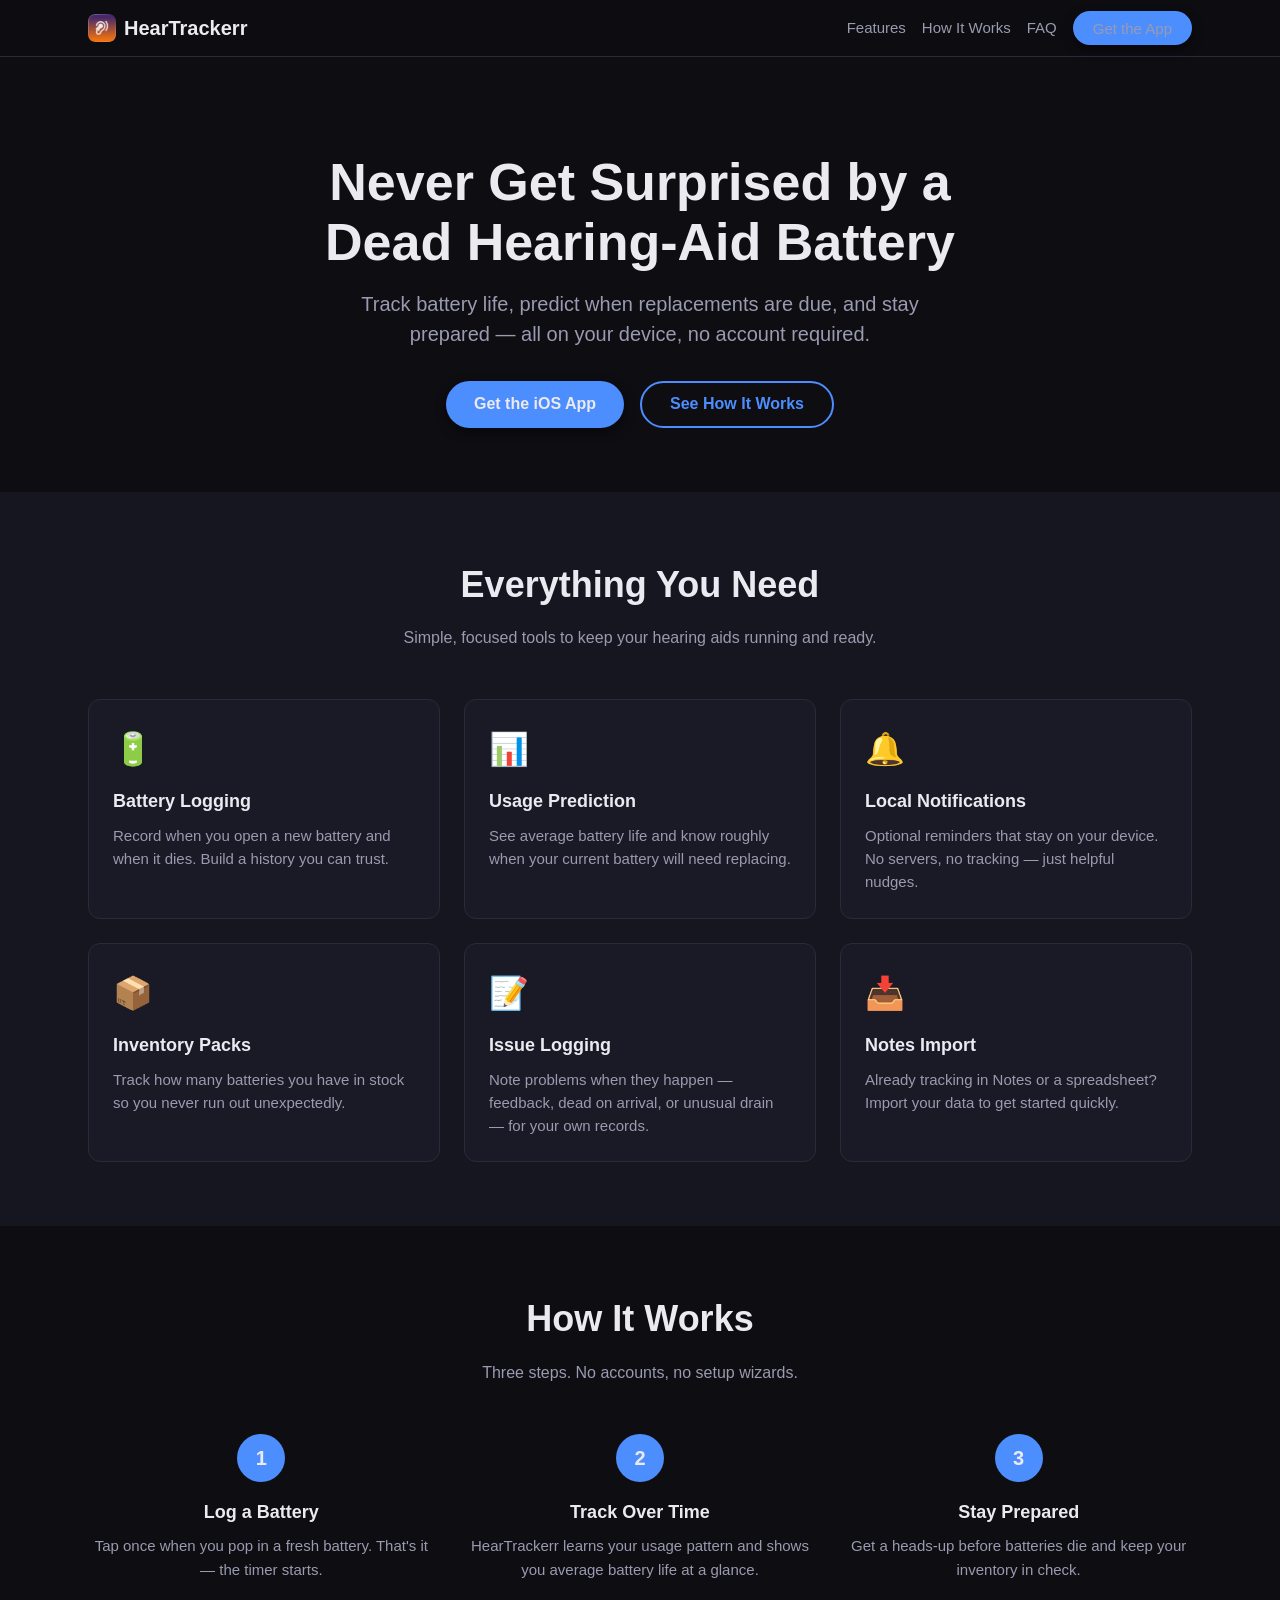
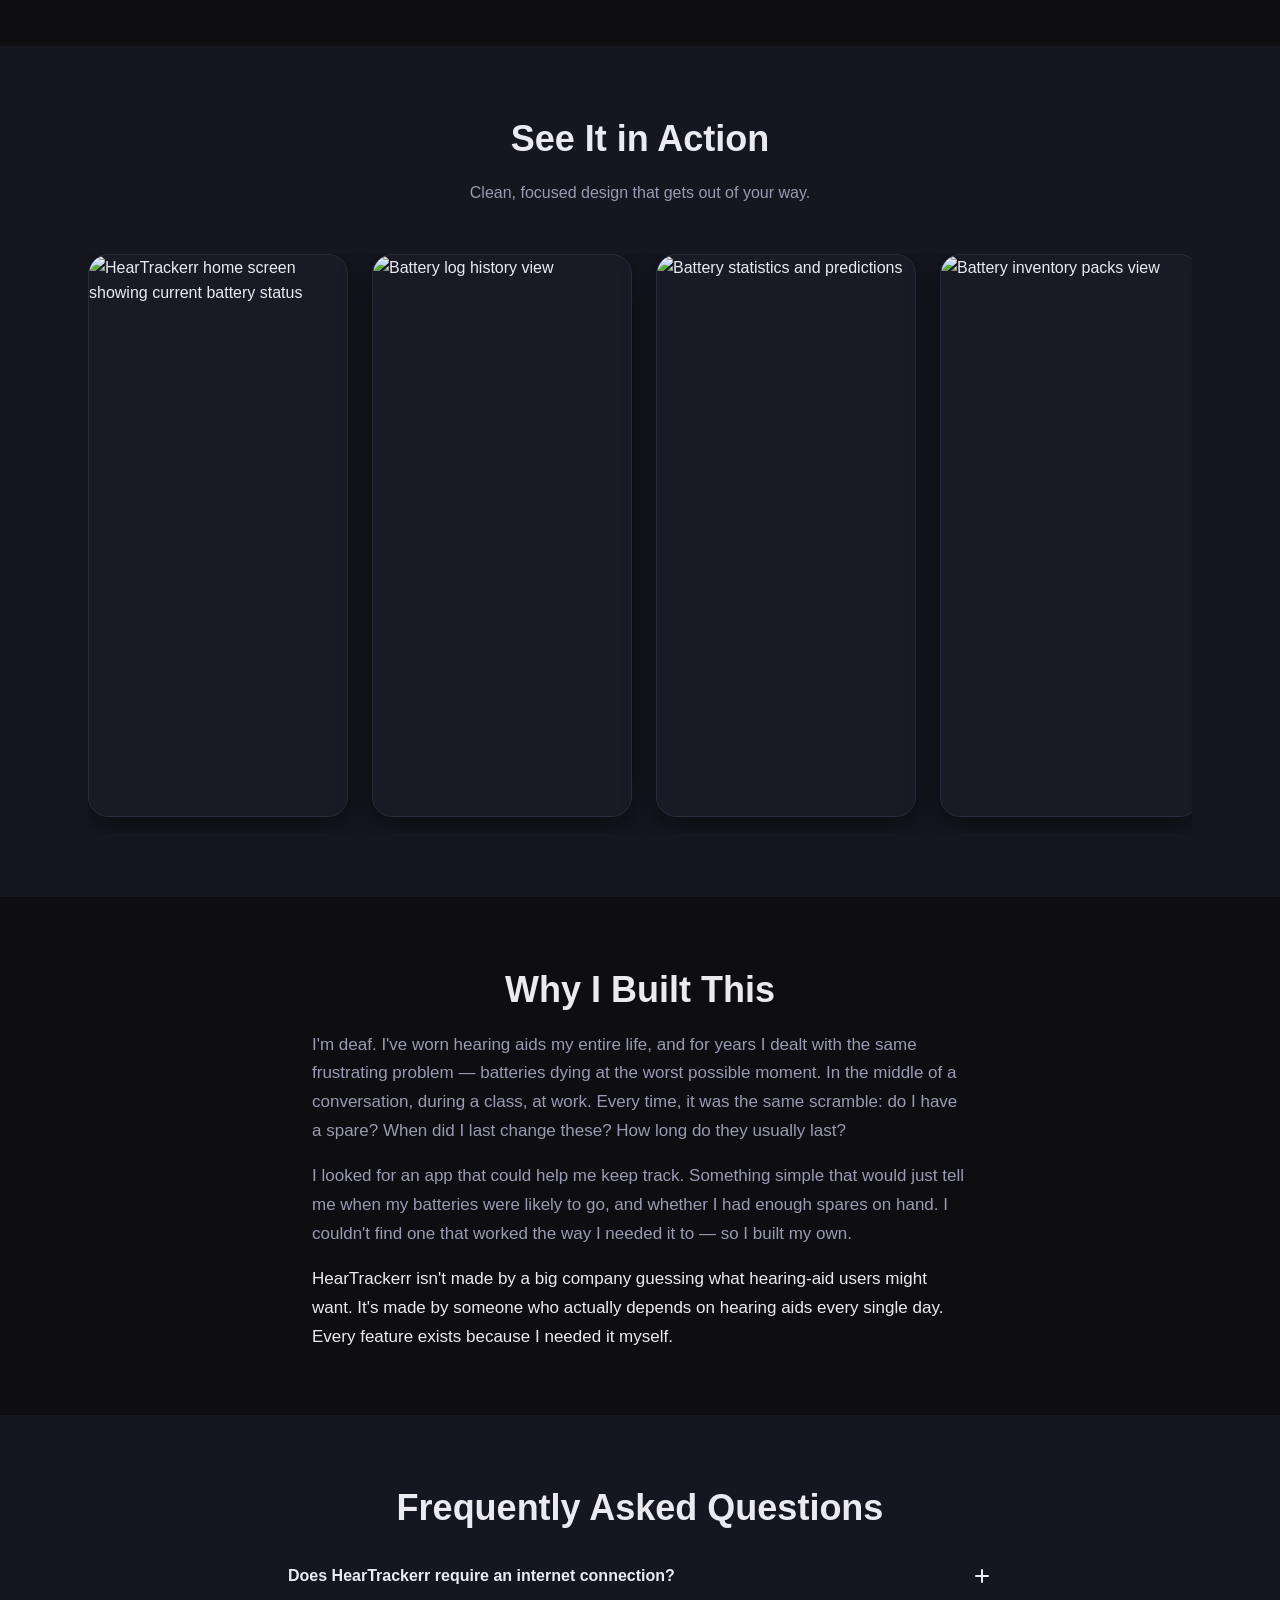
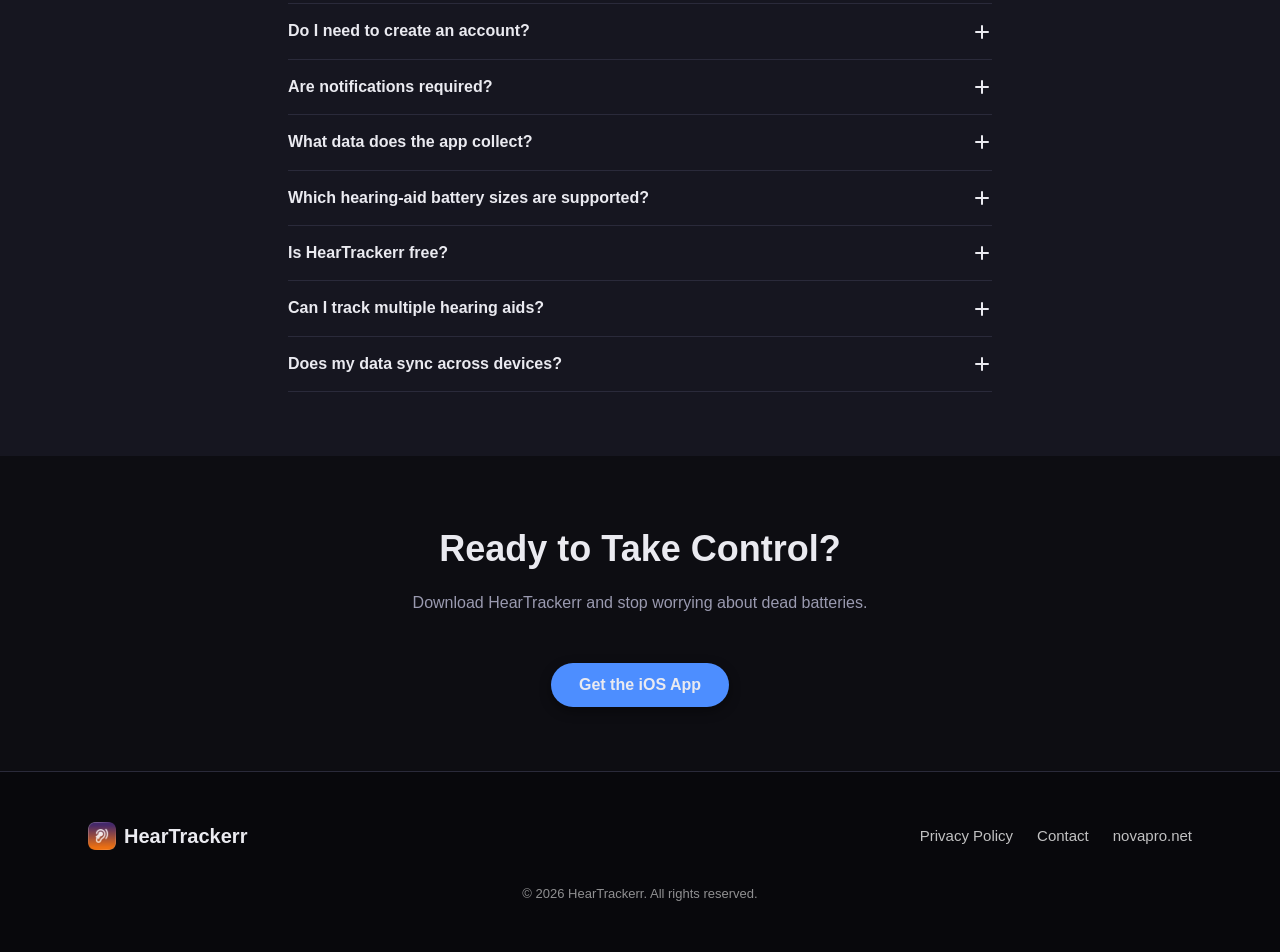
==== html/index.html @ e687be5b "Moved reviews and FAQ to a seperate json file Added story hero Changed background colours" ====
<!DOCTYPE html>
<html lang="en">
<head>
  <!--
    ============================================================
    HearTrackerr – Marketing Site
    ============================================================
    CUSTOMIZE BEFORE DEPLOYING:
    1. Replace APP_STORE_LINK with your actual App Store URL.
    2. Replace CONTACT_EMAIL with your support email address.
    3. Add real screenshot images to assets/img/ and update the
       <img> src attributes in the Screenshots section.
    4. Update OG image path (og:image) with your real domain.
    5. Replace placeholder testimonials with real reviews.
    6. Update sitemap.xml with your real domain.
    ============================================================
  -->
  <meta charset="UTF-8" />
  <meta name="viewport" content="width=device-width, initial-scale=1.0" />
  <title>HearTrackerr – Never Get Surprised by a Dead Hearing-Aid Battery</title>
  <meta name="description" content="HearTrackerr helps hearing-aid users and caregivers track battery life, predict replacements, and stay prepared. Works offline, no account required." />
  <meta name="theme-color" content="#0d0d12" />

  <!-- Open Graph -->
  <meta property="og:type" content="website" />
  <meta property="og:title" content="HearTrackerr – Smart Hearing-Aid Battery Tracking" />
  <meta property="og:description" content="Log batteries, predict replacements, get local reminders. Works offline with no account required." />
  <meta property="og:image" content="https://yourdomain.com/assets/img/og-image.png" />
  <meta property="og:url" content="https://yourdomain.com/" />

  <!-- Twitter Card -->
  <meta name="twitter:card" content="summary_large_image" />
  <meta name="twitter:title" content="HearTrackerr – Smart Hearing-Aid Battery Tracking" />
  <meta name="twitter:description" content="Log batteries, predict replacements, get local reminders. Works offline." />
  <meta name="twitter:image" content="https://yourdomain.com/assets/img/og-image.png" />

  <link rel="stylesheet" href="assets/styles.css" />
</head>
<body>

  <!-- Skip link -->
  <a class="skip-link" href="#main">Skip to content</a>

  <!-- ==================== HEADER ==================== -->
  <header class="site-header" role="banner">
    <div class="container">
      <a href="/" class="site-logo" aria-label="HearTrackerr home"><img src="assets/img/app-icon.png" alt="" class="site-logo__icon" width="28" height="28" />HearTrackerr</a>
      <nav aria-label="Primary">
        <ul class="nav-links">
          <li><a href="#features" class="nav-link--text">Features</a></li>
          <li><a href="#how-it-works" class="nav-link--text">How It Works</a></li>
          <li><a href="#faq" class="nav-link--text">FAQ</a></li>
          <li><a href="#APP_STORE_LINK" class="btn btn--primary btn--small">Get the App</a></li>
        </ul>
      </nav>
    </div>
  </header>

  <main id="main">

    <!-- ==================== HERO ==================== -->
    <section class="hero section" aria-labelledby="hero-heading">
      <div class="container">
        <h1 id="hero-heading" class="hero__headline">Never Get Surprised by a Dead Hearing-Aid Battery</h1>
        <p class="hero__sub">Track battery life, predict when replacements are due, and stay prepared — all on your device, no account required.</p>
        <div class="hero__ctas">
          <a href="#APP_STORE_LINK" class="btn btn--primary">Get the iOS App</a>
          <a href="#how-it-works" class="btn btn--secondary">See How It Works</a>
        </div>
      </div>
    </section>

    <!-- ==================== FEATURES ==================== -->
    <section id="features" class="section section--alt" aria-labelledby="features-heading">
      <div class="container">
        <h2 id="features-heading" class="section__heading">Everything You Need</h2>
        <p class="section__sub">Simple, focused tools to keep your hearing aids running and ready.</p>

        <div class="features__grid">
          <!-- Battery Logging -->
          <div class="card">
            <div class="card__icon" aria-hidden="true">🔋</div>
            <h3 class="card__title">Battery Logging</h3>
            <p class="card__text">Record when you open a new battery and when it dies. Build a history you can trust.</p>
          </div>

          <!-- Prediction -->
          <div class="card">
            <div class="card__icon" aria-hidden="true">📊</div>
            <h3 class="card__title">Usage Prediction</h3>
            <p class="card__text">See average battery life and know roughly when your current battery will need replacing.</p>
          </div>

          <!-- Notifications -->
          <div class="card">
            <div class="card__icon" aria-hidden="true">🔔</div>
            <h3 class="card__title">Local Notifications</h3>
            <p class="card__text">Optional reminders that stay on your device. No servers, no tracking — just helpful nudges.</p>
          </div>

          <!-- Inventory Packs -->
          <div class="card">
            <div class="card__icon" aria-hidden="true">📦</div>
            <h3 class="card__title">Inventory Packs</h3>
            <p class="card__text">Track how many batteries you have in stock so you never run out unexpectedly.</p>
          </div>

          <!-- Issue Logging -->
          <div class="card">
            <div class="card__icon" aria-hidden="true">📝</div>
            <h3 class="card__title">Issue Logging</h3>
            <p class="card__text">Note problems when they happen — feedback, dead on arrival, or unusual drain — for your own records.</p>
          </div>

          <!-- Notes Import -->
          <div class="card">
            <div class="card__icon" aria-hidden="true">📥</div>
            <h3 class="card__title">Notes Import</h3>
            <p class="card__text">Already tracking in Notes or a spreadsheet? Import your data to get started quickly.</p>
          </div>
        </div>
      </div>
    </section>

    <!-- ==================== HOW IT WORKS ==================== -->
    <section id="how-it-works" class="section" aria-labelledby="hiw-heading">
      <div class="container">
        <h2 id="hiw-heading" class="section__heading">How It Works</h2>
        <p class="section__sub">Three steps. No accounts, no setup wizards.</p>

        <div class="steps">
          <div class="step">
            <div class="step__number" aria-hidden="true">1</div>
            <h3 class="step__title">Log a Battery</h3>
            <p class="step__text">Tap once when you pop in a fresh battery. That's it — the timer starts.</p>
          </div>
          <div class="step">
            <div class="step__number" aria-hidden="true">2</div>
            <h3 class="step__title">Track Over Time</h3>
            <p class="step__text">HearTrackerr learns your usage pattern and shows you average battery life at a glance.</p>
          </div>
          <div class="step">
            <div class="step__number" aria-hidden="true">3</div>
            <h3 class="step__title">Stay Prepared</h3>
            <p class="step__text">Get a heads-up before batteries die and keep your inventory in check.</p>
          </div>
        </div>
      </div>
    </section>

    <!-- ==================== SCREENSHOTS ==================== -->
    <section id="screenshots" class="section section--alt" aria-labelledby="screenshots-heading">
      <div class="container">
        <h2 id="screenshots-heading" class="section__heading">See It in Action</h2>
        <p class="section__sub">Clean, focused design that gets out of your way.</p>

        <div class="screenshots__carousel" role="region" aria-label="App screenshots" tabindex="0">
          <img src="assets/img/screenshot-home.png" alt="HearTrackerr home screen showing current battery status" width="280" height="607" loading="lazy" />
          <img src="assets/img/screenshot-log.png" alt="Battery log history view" width="280" height="607" loading="lazy" />
          <img src="assets/img/screenshot-stats.png" alt="Battery statistics and predictions" width="280" height="607" loading="lazy" />
          <img src="assets/img/screenshot-packs.png" alt="Battery inventory packs view" width="280" height="607" loading="lazy" />
          <img src="assets/img/screenshot-settings.png" alt="Settings and notification preferences" width="280" height="607" loading="lazy" />
        </div>
      </div>
    </section>

    <!-- ==================== SOCIAL PROOF ==================== -->
    <!-- Reviews are loaded from assets/reviews.json -->
    <section id="reviews" class="section" aria-labelledby="reviews-heading" hidden>
      <div class="container">
        <h2 id="reviews-heading" class="section__heading">What People Are Saying</h2>
        <p class="section__sub">Real feedback from hearing-aid users and caregivers.</p>

        <div id="testimonials-grid" class="testimonials__grid"></div>
      </div>
    </section>

    <!-- ==================== WHY I BUILT THIS ==================== -->
    <section id="story" class="section" aria-labelledby="story-heading">
      <div class="container story">
        <h2 id="story-heading" class="section__heading">Why I Built This</h2>
        <div class="story__body">
          <p>I'm deaf. I've worn hearing aids my entire life, and for years I dealt with the same frustrating problem — batteries dying at the worst possible moment. In the middle of a conversation, during a class, at work. Every time, it was the same scramble: do I have a spare? When did I last change these? How long do they usually last?</p>
          <p>I looked for an app that could help me keep track. Something simple that would just tell me when my batteries were likely to go, and whether I had enough spares on hand. I couldn't find one that worked the way I needed it to — so I built my own.</p>
          <p>HearTrackerr isn't made by a big company guessing what hearing-aid users might want. It's made by someone who actually depends on hearing aids every single day. Every feature exists because I needed it myself.</p>
        </div>
      </div>
    </section>

    <!-- ==================== FAQ ==================== -->
    <!-- FAQ items are loaded from assets/faq.json -->
    <section id="faq" class="section section--alt" aria-labelledby="faq-heading" hidden>
      <div class="container">
        <h2 id="faq-heading" class="section__heading">Frequently Asked Questions</h2>

        <div id="faq-list" class="faq__list"></div>
      </div>
    </section>

    <!-- ==================== BOTTOM CTA ==================== -->
    <section class="section" aria-labelledby="cta-heading" style="text-align:center;">
      <div class="container">
        <h2 id="cta-heading" class="section__heading">Ready to Take Control?</h2>
        <p class="section__sub">Download HearTrackerr and stop worrying about dead batteries.</p>
        <a href="#APP_STORE_LINK" class="btn btn--primary">Get the iOS App</a>
      </div>
    </section>

  </main>

  <!-- ==================== FOOTER ==================== -->
  <footer class="site-footer" role="contentinfo">
    <div class="container">
      <span class="site-logo"><img src="assets/img/app-icon.png" alt="" class="site-logo__icon" width="28" height="28" />HearTrackerr</span>
      <ul class="footer__links">
        <li><a href="privacy.html">Privacy Policy</a></li>
        <li><a href="mailto:CONTACT_EMAIL">Contact</a></li>
        <li><a href="https://novapro.net" target="_blank" rel="noopener">novapro.net</a></li>
      </ul>
      <p class="footer__copy">&copy; <span id="footer-year">2026</span> HearTrackerr. All rights reserved.</p>
    </div>
  </footer>

  <script src="assets/main.js"></script>
</body>
</html>
---- html/assets/styles.css ----
/* ============================================================
   HearTrackerr – Design System & Styles
   System fonts only · Mobile-first · Accessible
   ============================================================ */

/* ----- Reset & Base ----- */
*,
*::before,
*::after {
  box-sizing: border-box;
  margin: 0;
  padding: 0;
}

:root {
  /* Spacing scale (4-px base) */
  --sp-1: 0.25rem;   /*  4 */
  --sp-2: 0.5rem;    /*  8 */
  --sp-3: 0.75rem;   /* 12 */
  --sp-4: 1rem;      /* 16 */
  --sp-5: 1.5rem;    /* 24 */
  --sp-6: 2rem;      /* 32 */
  --sp-7: 3rem;      /* 48 */
  --sp-8: 4rem;      /* 64 */
  --sp-9: 6rem;      /* 96 */

  /* Colors – Dark theme */
  --clr-bg: #0d0d12;
  --clr-surface: #161620;
  --clr-text: #eaeaf0;
  --clr-text-muted: #9a9ab0;
  --clr-primary: #4d8eff;
  --clr-primary-hover: #6ba1ff;
  --clr-primary-light: rgba(77, 142, 255, 0.12);
  --clr-accent: #00c878;
  --clr-border: #2a2a3a;
  --clr-white: #eaeaf0;
  --clr-card: #1a1a26;

  /* Typography */
  --font-sans: -apple-system, BlinkMacSystemFont, "Segoe UI", Roboto,
    "Helvetica Neue", Arial, sans-serif, "Apple Color Emoji", "Segoe UI Emoji";
  --font-mono: ui-monospace, SFMono-Regular, Menlo, Consolas, monospace;

  /* Radius */
  --radius-sm: 6px;
  --radius-md: 12px;
  --radius-lg: 20px;
  --radius-full: 9999px;

  /* Shadows */
  --shadow-sm: 0 1px 3px rgba(0, 0, 0, 0.3);
  --shadow-md: 0 4px 12px rgba(0, 0, 0, 0.4);
  --shadow-lg: 0 8px 30px rgba(0, 0, 0, 0.5);

  /* Container */
  --max-width: 72rem; /* 1152px */
}

html {
  scroll-behavior: smooth;
  -webkit-text-size-adjust: 100%;
}

@media (prefers-reduced-motion: reduce) {
  html { scroll-behavior: auto; }
  *, *::before, *::after {
    animation-duration: 0.01ms !important;
    animation-iteration-count: 1 !important;
    transition-duration: 0.01ms !important;
  }
}

body {
  font-family: var(--font-sans);
  font-size: 1rem;
  line-height: 1.6;
  color: var(--clr-text);
  background: var(--clr-bg);
  -webkit-font-smoothing: antialiased;
}

img {
  display: block;
  max-width: 100%;
  height: auto;
}

a {
  color: var(--clr-primary);
  text-decoration: none;
}
a:hover { text-decoration: underline; }

/* Focus styles */
:focus-visible {
  outline: 3px solid var(--clr-primary);
  outline-offset: 2px;
}

/* ----- Layout ----- */
.container {
  width: 100%;
  max-width: var(--max-width);
  margin-inline: auto;
  padding-inline: var(--sp-5);
}

.section {
  padding-block: var(--sp-8);
}

.section--alt {
  background: var(--clr-surface);
}

.section__heading {
  font-size: clamp(1.5rem, 4vw, 2.25rem);
  font-weight: 700;
  text-align: center;
  margin-bottom: var(--sp-3);
}

.section__sub {
  text-align: center;
  color: var(--clr-text-muted);
  max-width: 40rem;
  margin-inline: auto;
  margin-bottom: var(--sp-7);
}

/* ----- Buttons ----- */
.btn {
  display: inline-flex;
  align-items: center;
  justify-content: center;
  gap: var(--sp-2);
  font-family: inherit;
  font-size: 1rem;
  font-weight: 600;
  line-height: 1;
  padding: 0.85rem 1.75rem;
  border: none;
  border-radius: var(--radius-full);
  cursor: pointer;
  transition: background 0.2s, transform 0.15s, box-shadow 0.2s;
  text-decoration: none;
}

.btn:hover {
  text-decoration: none;
}

.btn--primary {
  background: var(--clr-primary);
  color: var(--clr-white);
  box-shadow: var(--shadow-md);
}
.btn--primary:hover {
  background: var(--clr-primary-hover);
  transform: translateY(-1px);
  box-shadow: var(--shadow-lg);
}

.btn--secondary {
  background: transparent;
  color: var(--clr-primary);
  border: 2px solid var(--clr-primary);
}
.btn--secondary:hover {
  background: var(--clr-primary-light);
  color: var(--clr-white);
}

.btn--small {
  font-size: 0.875rem;
  padding: 0.6rem 1.25rem;
}

/* ----- Cards ----- */
.card {
  background: var(--clr-card);
  border: 1px solid var(--clr-border);
  border-radius: var(--radius-md);
  padding: var(--sp-5);
  transition: box-shadow 0.2s, transform 0.2s;
}

.card:hover {
  box-shadow: var(--shadow-md);
  transform: translateY(-2px);
}

.card__icon {
  font-size: 2rem;
  margin-bottom: var(--sp-3);
}

.card__title {
  font-size: 1.125rem;
  font-weight: 600;
  margin-bottom: var(--sp-2);
}

.card__text {
  color: var(--clr-text-muted);
  font-size: 0.9375rem;
  line-height: 1.55;
}

/* ----- Header / Nav ----- */
.site-header {
  position: sticky;
  top: 0;
  z-index: 100;
  background: rgba(13, 13, 18, 0.88);
  backdrop-filter: blur(12px);
  -webkit-backdrop-filter: blur(12px);
  border-bottom: 1px solid var(--clr-border);
}

.site-header .container {
  display: flex;
  align-items: center;
  justify-content: space-between;
  height: 3.5rem;
}

.site-logo {
  display: inline-flex;
  align-items: center;
  gap: var(--sp-2);
  font-size: 1.25rem;
  font-weight: 700;
  color: var(--clr-text);
}
.site-logo:hover { text-decoration: none; }

.site-logo__icon {
  width: 28px;
  height: 28px;
  border-radius: var(--radius-sm);
}

.nav-links {
  display: flex;
  align-items: center;
  gap: var(--sp-4);
  list-style: none;
}

.nav-links a {
  font-size: 0.9375rem;
  font-weight: 500;
  color: var(--clr-text-muted);
}
.nav-links a:hover {
  color: var(--clr-text);
  text-decoration: none;
}

/* hide nav text on small screens, keep CTA */
@media (max-width: 640px) {
  .nav-links .nav-link--text { display: none; }
  .nav-links { gap: var(--sp-3); }
}

/* ----- Hero ----- */
.hero {
  padding-block: var(--sp-9) var(--sp-8);
  text-align: center;
}

.hero__headline {
  font-size: clamp(2rem, 6vw, 3.25rem);
  font-weight: 800;
  line-height: 1.15;
  max-width: 42rem;
  margin-inline: auto;
  margin-bottom: var(--sp-4);
}

.hero__sub {
  font-size: clamp(1rem, 2.5vw, 1.25rem);
  color: var(--clr-text-muted);
  max-width: 36rem;
  margin-inline: auto;
  margin-bottom: var(--sp-6);
  line-height: 1.5;
}

.hero__ctas {
  display: flex;
  flex-wrap: wrap;
  gap: var(--sp-4);
  justify-content: center;
}

/* ----- Feature Grid ----- */
.features__grid {
  display: grid;
  gap: var(--sp-5);
  grid-template-columns: 1fr;
}

@media (min-width: 640px) {
  .features__grid { grid-template-columns: repeat(2, 1fr); }
}
@media (min-width: 960px) {
  .features__grid { grid-template-columns: repeat(3, 1fr); }
}

/* ----- How It Works ----- */
.steps {
  display: grid;
  gap: var(--sp-6);
  grid-template-columns: 1fr;
  counter-reset: step;
}

@media (min-width: 768px) {
  .steps { grid-template-columns: repeat(3, 1fr); }
}

.step {
  text-align: center;
  counter-increment: step;
}

.step__number {
  display: inline-flex;
  align-items: center;
  justify-content: center;
  width: 3rem;
  height: 3rem;
  border-radius: var(--radius-full);
  background: var(--clr-primary);
  color: var(--clr-white);
  font-weight: 700;
  font-size: 1.25rem;
  margin-bottom: var(--sp-4);
}

.step__title {
  font-size: 1.125rem;
  font-weight: 600;
  margin-bottom: var(--sp-2);
}

.step__text {
  color: var(--clr-text-muted);
  font-size: 0.9375rem;
}

/* ----- Social Proof ----- */
.testimonials__grid {
  display: grid;
  gap: var(--sp-5);
  grid-template-columns: 1fr;
}

@media (min-width: 768px) {
  .testimonials__grid { grid-template-columns: repeat(3, 1fr); }
}

.testimonial {
  background: var(--clr-card);
  border: 1px solid var(--clr-border);
  border-radius: var(--radius-md);
  padding: var(--sp-5);
}

.testimonial__stars {
  color: #f5a623;
  font-size: 1.125rem;
  margin-bottom: var(--sp-3);
}

.testimonial__quote {
  font-style: italic;
  margin-bottom: var(--sp-3);
  line-height: 1.55;
}

.testimonial__author {
  font-weight: 600;
  font-size: 0.875rem;
  color: var(--clr-text-muted);
}

/* ----- Screenshots ----- */
.screenshots__carousel {
  display: flex;
  gap: var(--sp-5);
  overflow-x: auto;
  scroll-snap-type: x mandatory;
  -webkit-overflow-scrolling: touch;
  padding-bottom: var(--sp-4);
}

.screenshots__carousel img {
  flex: 0 0 auto;
  width: min(260px, 72vw);
  border-radius: var(--radius-lg);
  box-shadow: var(--shadow-lg);
  scroll-snap-align: center;
  background: var(--clr-card);
  border: 1px solid var(--clr-border);
  aspect-ratio: 9 / 19.5;
  object-fit: cover;
}

/* ----- FAQ ----- */
.faq__list {
  max-width: 44rem;
  margin-inline: auto;
}

/* ----- Story / Why I Built This ----- */
.story {
  max-width: 44rem;
  margin-inline: auto;
}

.story__body p {
  color: var(--clr-text-muted);
  line-height: 1.7;
  margin-bottom: var(--sp-4);
  font-size: 1.0625rem;
}

.story__body p:last-child {
  margin-bottom: 0;
  color: var(--clr-text);
  font-weight: 500;
}

.faq-item {
  border-bottom: 1px solid var(--clr-border);
}

.faq-item__btn {
  width: 100%;
  display: flex;
  align-items: center;
  justify-content: space-between;
  padding: var(--sp-4) 0;
  background: none;
  border: none;
  cursor: pointer;
  font-family: inherit;
  font-size: 1rem;
  font-weight: 600;
  color: var(--clr-text);
  text-align: left;
  line-height: 1.4;
}

.faq-item__icon {
  flex-shrink: 0;
  margin-left: var(--sp-4);
  transition: transform 0.25s ease;
}

.faq-item[open] .faq-item__icon {
  transform: rotate(45deg);
}

.faq-item__answer {
  padding-bottom: var(--sp-5);
  color: var(--clr-text-muted);
  line-height: 1.6;
}

@media (prefers-reduced-motion: reduce) {
  .faq-item__icon { transition: none; }
}

/* ----- Footer ----- */
.site-footer {
  background: #08080c;
  color: var(--clr-white);
  padding-block: var(--sp-7);
  border-top: 1px solid var(--clr-border);
}

.site-footer .container {
  display: flex;
  flex-wrap: wrap;
  align-items: center;
  justify-content: space-between;
  gap: var(--sp-4);
}

.footer__links {
  display: flex;
  gap: var(--sp-5);
  list-style: none;
}

.footer__links a {
  color: rgba(255, 255, 255, 0.75);
  font-size: 0.9375rem;
}
.footer__links a:hover {
  color: var(--clr-white);
}

.footer__copy {
  font-size: 0.8125rem;
  color: rgba(255, 255, 255, 0.55);
  width: 100%;
  text-align: center;
  margin-top: var(--sp-4);
}

/* ----- Privacy page ----- */
.prose {
  max-width: 44rem;
  margin-inline: auto;
  padding-block: var(--sp-7);
}

.prose h1 {
  font-size: 2rem;
  font-weight: 700;
  margin-bottom: var(--sp-4);
}

.prose h2 {
  font-size: 1.375rem;
  font-weight: 600;
  margin-top: var(--sp-6);
  margin-bottom: var(--sp-3);
}

.prose p,
.prose ul {
  color: var(--clr-text-muted);
  margin-bottom: var(--sp-4);
  line-height: 1.65;
}

.prose ul {
  padding-left: var(--sp-5);
}

.prose li {
  margin-bottom: var(--sp-2);
}

/* ----- Skip link ----- */
.skip-link {
  position: absolute;
  left: -9999px;
  top: var(--sp-2);
  background: var(--clr-primary);
  color: var(--clr-white);
  padding: var(--sp-2) var(--sp-4);
  border-radius: var(--radius-sm);
  font-weight: 600;
  z-index: 200;
}
.skip-link:focus {
  left: var(--sp-2);
}

/* ----- Mobile touch targets ----- */
@media (max-width: 640px) {
  .btn {
    padding: 0.95rem 1.5rem;
    font-size: 1rem;
    width: 100%;
  }
  .hero__ctas {
    flex-direction: column;
    align-items: stretch;
  }
  .section {
    padding-block: var(--sp-7);
  }
  .hero {
    padding-block: var(--sp-7) var(--sp-6);
  }
  .container {
    padding-inline: var(--sp-4);
  }
}

/* ----- Scrollbar (dark) ----- */
::-webkit-scrollbar {
  width: 8px;
  height: 8px;
}
::-webkit-scrollbar-track {
  background: var(--clr-bg);
}
::-webkit-scrollbar-thumb {
  background: var(--clr-border);
  border-radius: 4px;
}
::-webkit-scrollbar-thumb:hover {
  background: var(--clr-text-muted);
}
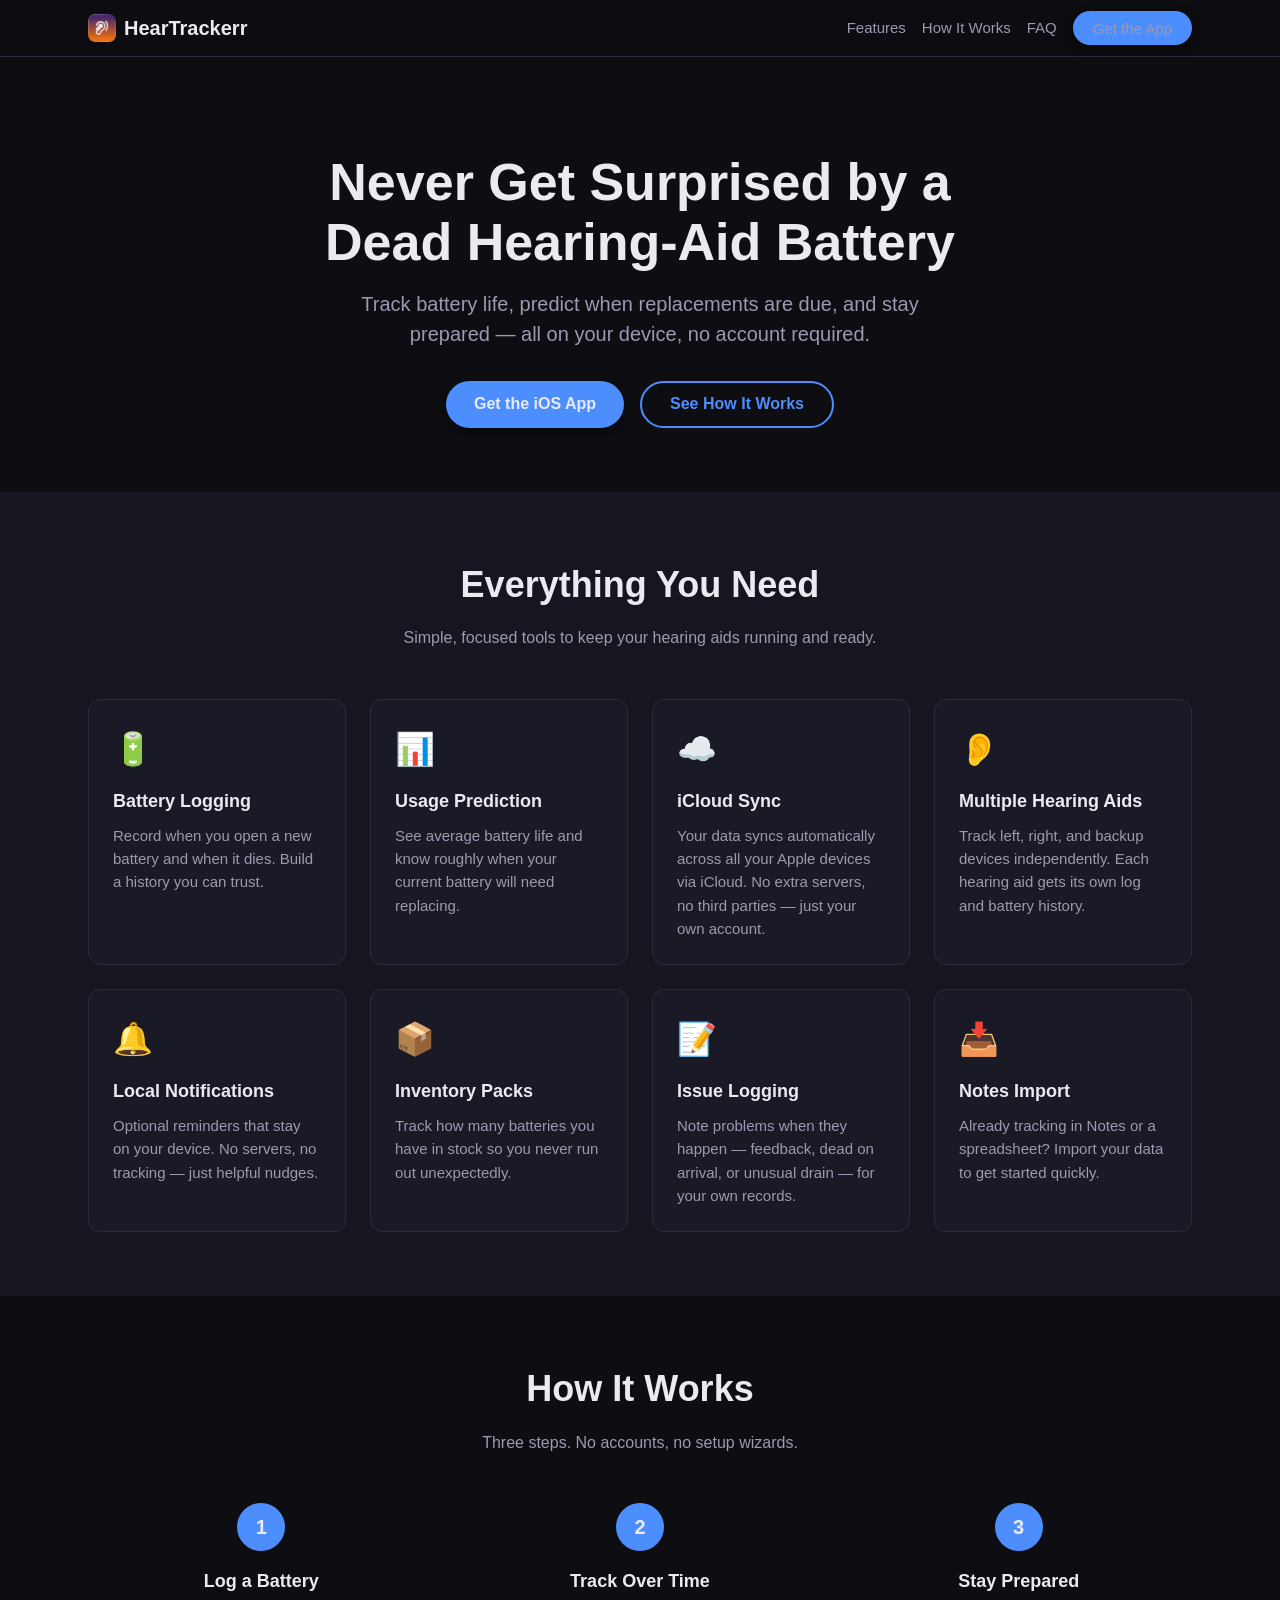
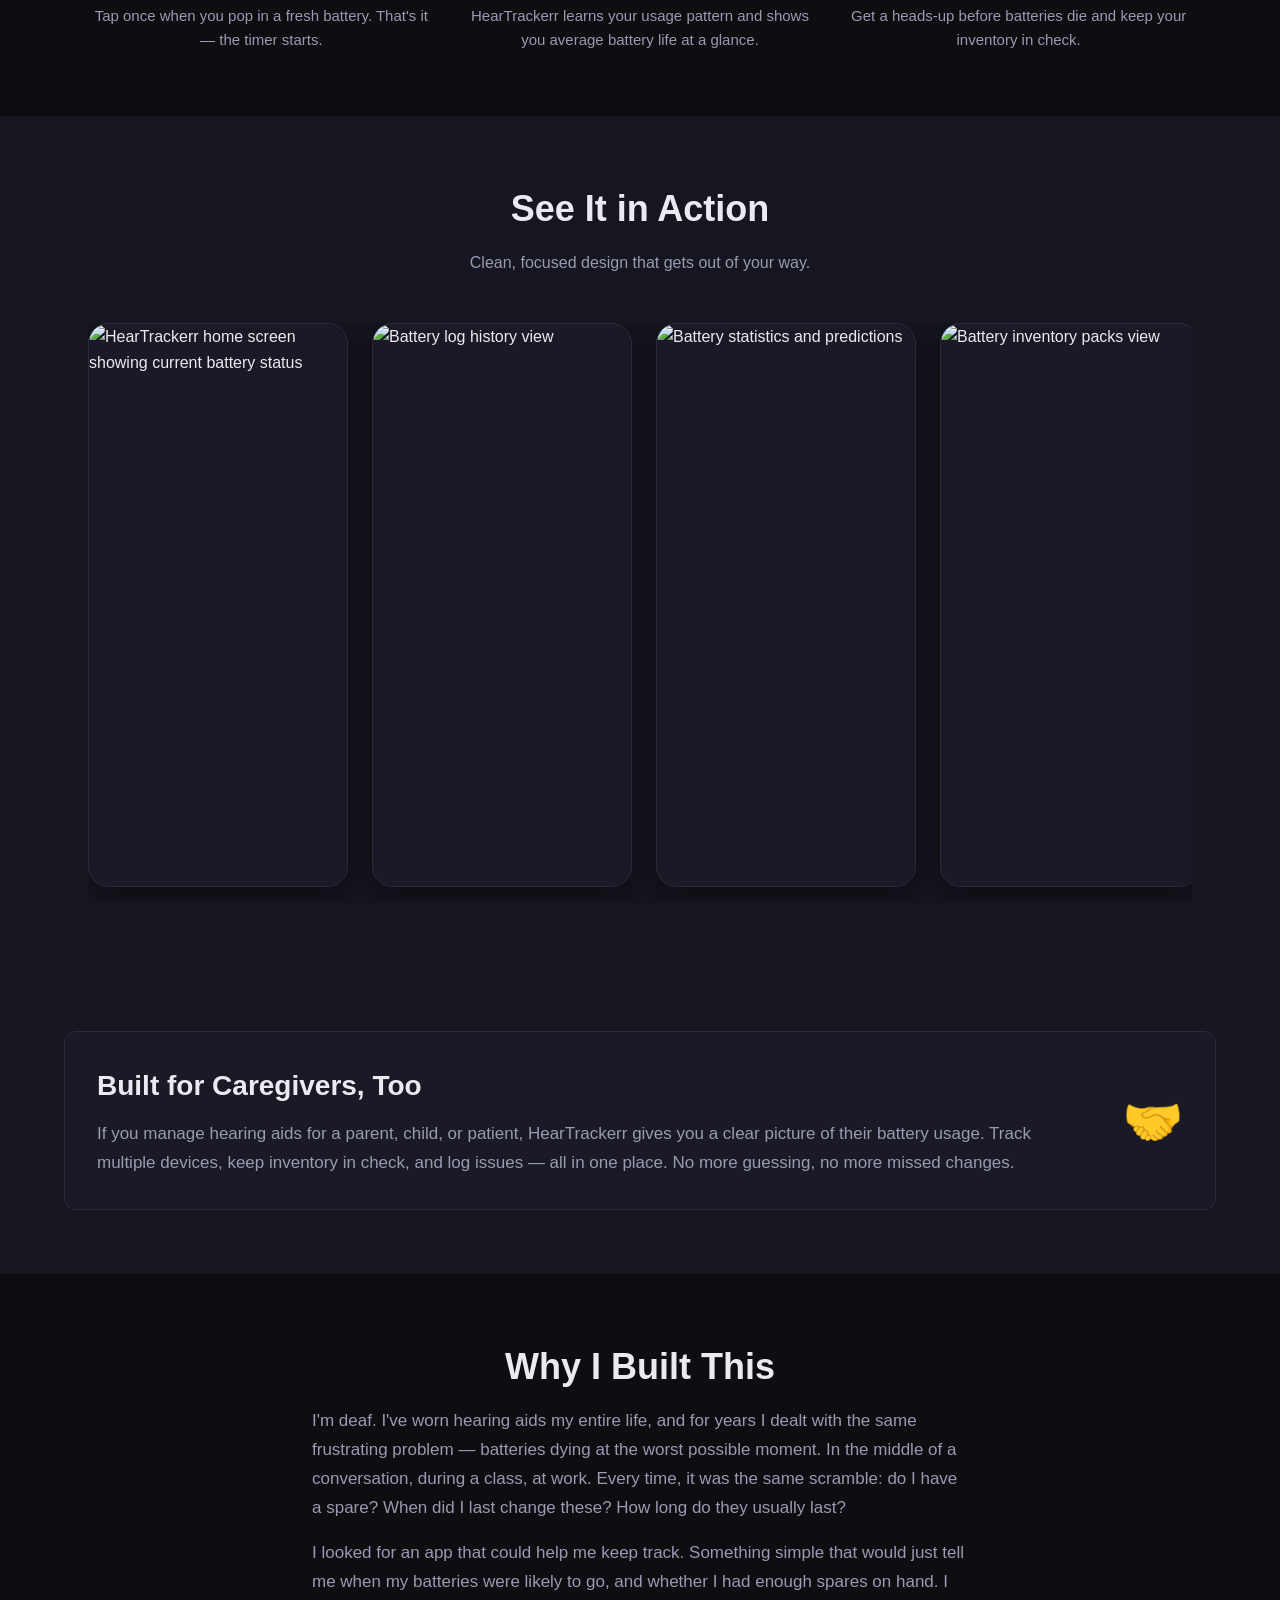
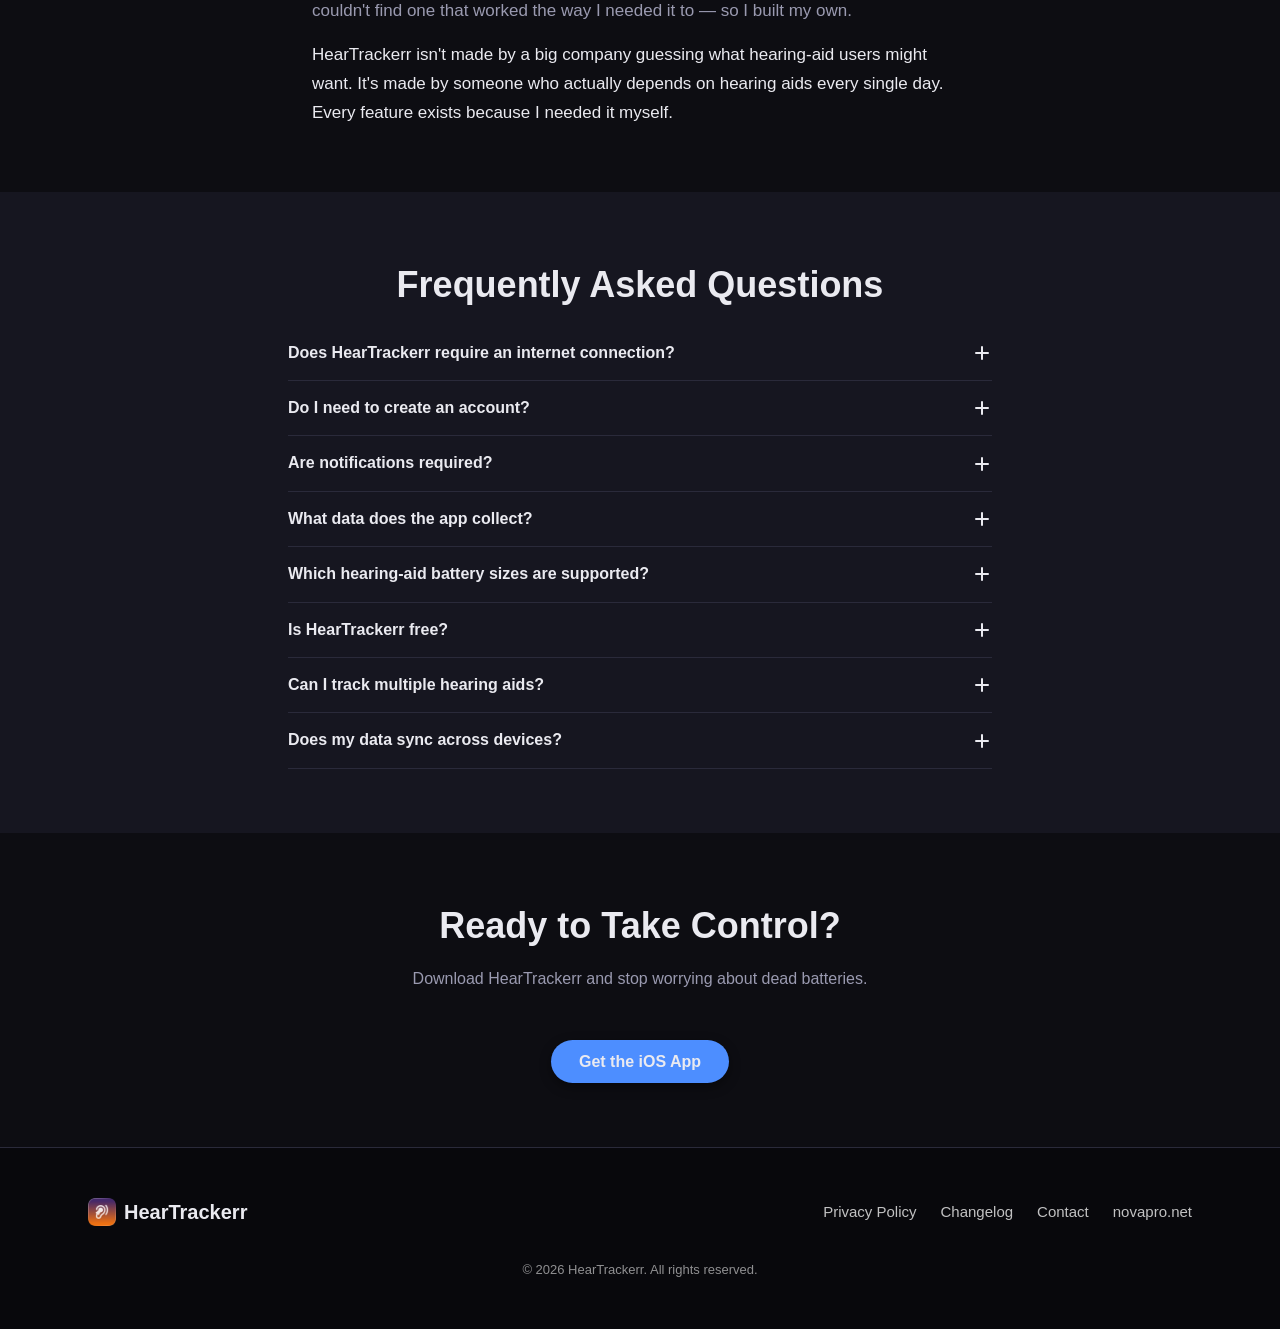
==== commit 08fc8534: "Updated header and footer to be dynamic Added newer features to list Added changelog file" ====
--- a/html/index.html
+++ b/html/index.html
@@ -11,8 +11,9 @@
     3. Add real screenshot images to assets/img/ and update the
        <img> src attributes in the Screenshots section.
     4. Update OG image path (og:image) with your real domain.
-    5. Replace placeholder testimonials with real reviews.
+    5. Replace placeholder testimonials in assets/reviews.json.
     6. Update sitemap.xml with your real domain.
+    7. Update JSON-LD schema below with real App Store URL.
     ============================================================
   -->
   <meta charset="UTF-8" />
@@ -21,18 +22,45 @@
   <meta name="description" content="HearTrackerr helps hearing-aid users and caregivers track battery life, predict replacements, and stay prepared. Works offline, no account required." />
   <meta name="theme-color" content="#0d0d12" />
 
+  <!-- Favicon -->
+  <link rel="icon" type="image/png" href="assets/img/app-foreground.png" />
+  <link rel="apple-touch-icon" href="assets/img/app-foreground.png" />
+
   <!-- Open Graph -->
   <meta property="og:type" content="website" />
   <meta property="og:title" content="HearTrackerr – Smart Hearing-Aid Battery Tracking" />
   <meta property="og:description" content="Log batteries, predict replacements, get local reminders. Works offline with no account required." />
-  <meta property="og:image" content="https://yourdomain.com/assets/img/og-image.png" />
-  <meta property="og:url" content="https://yourdomain.com/" />
+  <meta property="og:image" content="https://hear.trackerr.ca/assets/img/og-image.png" />
+  <meta property="og:url" content="https://hear.trackerr.ca/" />
 
   <!-- Twitter Card -->
   <meta name="twitter:card" content="summary_large_image" />
   <meta name="twitter:title" content="HearTrackerr – Smart Hearing-Aid Battery Tracking" />
   <meta name="twitter:description" content="Log batteries, predict replacements, get local reminders. Works offline." />
-  <meta name="twitter:image" content="https://yourdomain.com/assets/img/og-image.png" />
+  <meta name="twitter:image" content="https://hear.trackerr.ca/assets/img/og-image.png" />
+
+  <!-- JSON-LD Structured Data -->
+  <script type="application/ld+json">
+  {
+    "@context": "https://schema.org",
+    "@type": "SoftwareApplication",
+    "name": "HearTrackerr",
+    "description": "Track hearing-aid battery life, predict replacements, and manage inventory. Works offline, no account required.",
+    "applicationCategory": "HealthApplication",
+    "operatingSystem": "iOS",
+    "offers": {
+      "@type": "Offer",
+      "url": "#APP_STORE_LINK",
+      "priceCurrency": "USD",
+      "price": "0"
+    },
+    "author": {
+      "@type": "Organization",
+      "name": "NovaPro",
+      "url": "https://novapro.net"
+    }
+  }
+  </script>
 
   <link rel="stylesheet" href="assets/styles.css" />
 </head>
@@ -41,17 +69,13 @@
   <!-- Skip link -->
   <a class="skip-link" href="#main">Skip to content</a>
 
-  <!-- ==================== HEADER ==================== -->
   <header class="site-header" role="banner">
     <div class="container">
-      <a href="/" class="site-logo" aria-label="HearTrackerr home"><img src="assets/img/app-icon.png" alt="" class="site-logo__icon" width="28" height="28" />HearTrackerr</a>
+      <a href="/" class="site-logo" aria-label="HearTrackerr home">
+        <img src="assets/img/app-icon.png" alt="" class="site-logo__icon" width="28" height="28" />HearTrackerr
+      </a>
       <nav aria-label="Primary">
-        <ul class="nav-links">
-          <li><a href="#features" class="nav-link--text">Features</a></li>
-          <li><a href="#how-it-works" class="nav-link--text">How It Works</a></li>
-          <li><a href="#faq" class="nav-link--text">FAQ</a></li>
-          <li><a href="#APP_STORE_LINK" class="btn btn--primary btn--small">Get the App</a></li>
-        </ul>
+        <ul id="nav-links" class="nav-links"></ul>
       </nav>
     </div>
   </header>
@@ -89,6 +113,20 @@
             <div class="card__icon" aria-hidden="true">📊</div>
             <h3 class="card__title">Usage Prediction</h3>
             <p class="card__text">See average battery life and know roughly when your current battery will need replacing.</p>
+          </div>
+
+          <!-- iCloud Sync -->
+          <div class="card">
+            <div class="card__icon" aria-hidden="true">☁️</div>
+            <h3 class="card__title">iCloud Sync</h3>
+            <p class="card__text">Your data syncs automatically across all your Apple devices via iCloud. No extra servers, no third parties — just your own account.</p>
+          </div>
+
+          <!-- Multiple Hearing Aids -->
+          <div class="card">
+            <div class="card__icon" aria-hidden="true">👂</div>
+            <h3 class="card__title">Multiple Hearing Aids</h3>
+            <p class="card__text">Track left, right, and backup devices independently. Each hearing aid gets its own log and battery history.</p>
           </div>
 
           <!-- Notifications -->
@@ -172,6 +210,17 @@
         <p class="section__sub">Real feedback from hearing-aid users and caregivers.</p>
 
         <div id="testimonials-grid" class="testimonials__grid"></div>
+      </div>
+    </section>
+
+    <!-- ==================== FOR CAREGIVERS ==================== -->
+    <section id="caregivers" class="section section--alt" aria-labelledby="caregivers-heading">
+      <div class="container callout">
+        <div class="callout__text">
+          <h2 id="caregivers-heading" class="callout__heading">Built for Caregivers, Too</h2>
+          <p>If you manage hearing aids for a parent, child, or patient, HearTrackerr gives you a clear picture of their battery usage. Track multiple devices, keep inventory in check, and log issues — all in one place. No more guessing, no more missed changes.</p>
+        </div>
+        <div class="callout__icon" aria-hidden="true">🤝</div>
       </div>
     </section>
 
@@ -208,16 +257,13 @@
 
   </main>
 
-  <!-- ==================== FOOTER ==================== -->
   <footer class="site-footer" role="contentinfo">
     <div class="container">
-      <span class="site-logo"><img src="assets/img/app-icon.png" alt="" class="site-logo__icon" width="28" height="28" />HearTrackerr</span>
-      <ul class="footer__links">
-        <li><a href="privacy.html">Privacy Policy</a></li>
-        <li><a href="mailto:CONTACT_EMAIL">Contact</a></li>
-        <li><a href="https://novapro.net" target="_blank" rel="noopener">novapro.net</a></li>
-      </ul>
-      <p class="footer__copy">&copy; <span id="footer-year">2026</span> HearTrackerr. All rights reserved.</p>
+      <span class="site-logo">
+        <img src="assets/img/app-icon.png" alt="" class="site-logo__icon" width="28" height="28" />HearTrackerr
+      </span>
+      <ul id="footer-links" class="footer__links"></ul>
+      <p id="footer-copy" class="footer__copy"></p>
     </div>
   </footer>
 
--- a/html/assets/styles.css
+++ b/html/assets/styles.css
@@ -307,7 +307,7 @@
   .features__grid { grid-template-columns: repeat(2, 1fr); }
 }
 @media (min-width: 960px) {
-  .features__grid { grid-template-columns: repeat(3, 1fr); }
+  .features__grid { grid-template-columns: repeat(4, 1fr); }
 }
 
 /* ----- How It Works ----- */
@@ -467,13 +467,93 @@
 }
 
 .faq-item__answer {
+  display: none;
   padding-bottom: var(--sp-5);
   color: var(--clr-text-muted);
   line-height: 1.6;
+}
+
+.faq-item[open] .faq-item__answer {
+  display: block;
 }
 
 @media (prefers-reduced-motion: reduce) {
   .faq-item__icon { transition: none; }
+}
+
+/* ----- Callout (Caregiver section) ----- */
+.callout {
+  display: flex;
+  align-items: center;
+  gap: var(--sp-6);
+  background: var(--clr-card);
+  border: 1px solid var(--clr-border);
+  border-radius: var(--radius-md);
+  padding: var(--sp-6);
+}
+
+.callout__text {
+  flex: 1;
+}
+
+.callout__heading {
+  font-size: clamp(1.25rem, 3vw, 1.75rem);
+  font-weight: 700;
+  margin-bottom: var(--sp-3);
+}
+
+.callout__text p {
+  color: var(--clr-text-muted);
+  line-height: 1.65;
+  font-size: 1.0625rem;
+}
+
+.callout__icon {
+  font-size: 3rem;
+  flex-shrink: 0;
+}
+
+@media (max-width: 640px) {
+  .callout {
+    flex-direction: column-reverse;
+    text-align: center;
+  }
+}
+
+/* ----- Changelog ----- */
+.changelog-entry {
+  margin-bottom: var(--sp-6);
+  padding-bottom: var(--sp-6);
+  border-bottom: 1px solid var(--clr-border);
+}
+
+.changelog-entry:last-child {
+  border-bottom: none;
+  margin-bottom: 0;
+  padding-bottom: 0;
+}
+
+.changelog-entry__version {
+  font-size: 1.375rem;
+  font-weight: 700;
+  margin-bottom: var(--sp-1);
+}
+
+.changelog-entry__date {
+  display: block;
+  color: var(--clr-text-muted);
+  font-size: 0.875rem;
+  margin-bottom: var(--sp-3);
+}
+
+.changelog-entry ul {
+  padding-left: var(--sp-5);
+  color: var(--clr-text-muted);
+  line-height: 1.65;
+}
+
+.changelog-entry li {
+  margin-bottom: var(--sp-2);
 }
 
 /* ----- Footer ----- */
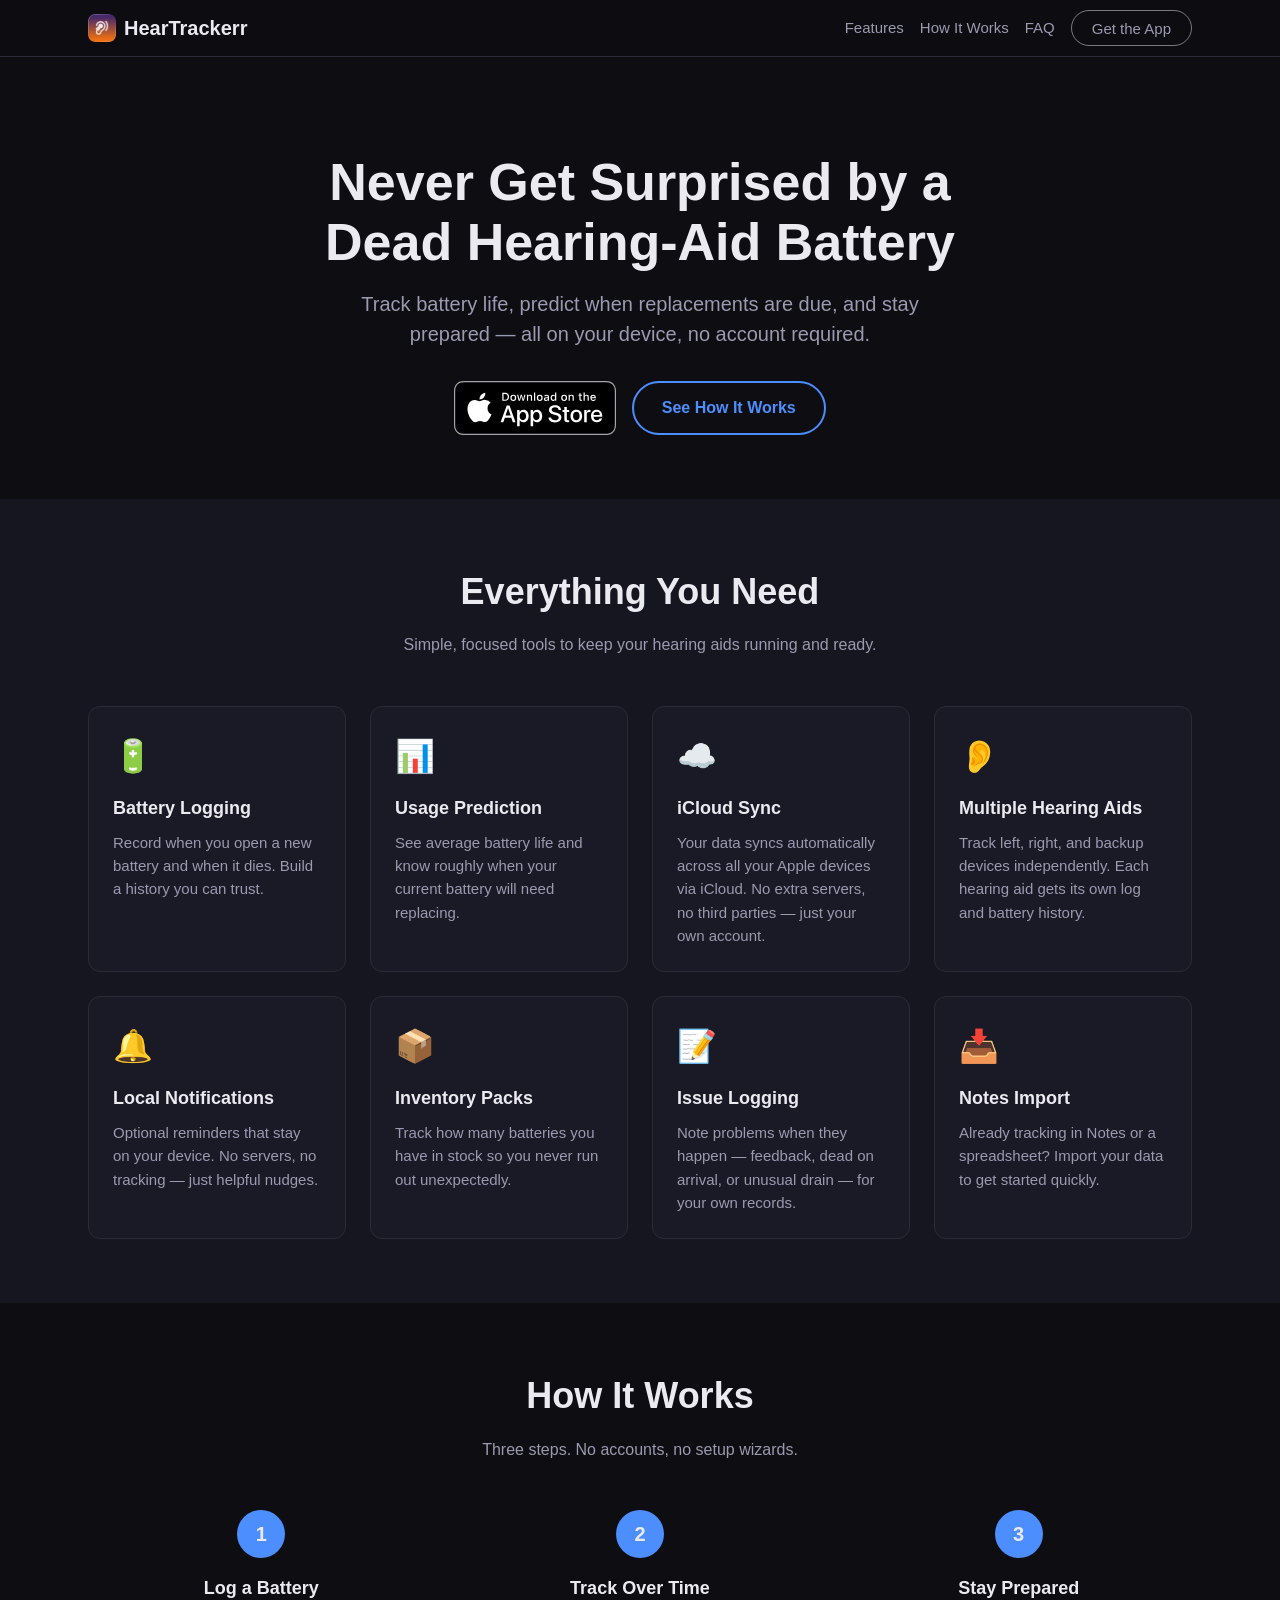
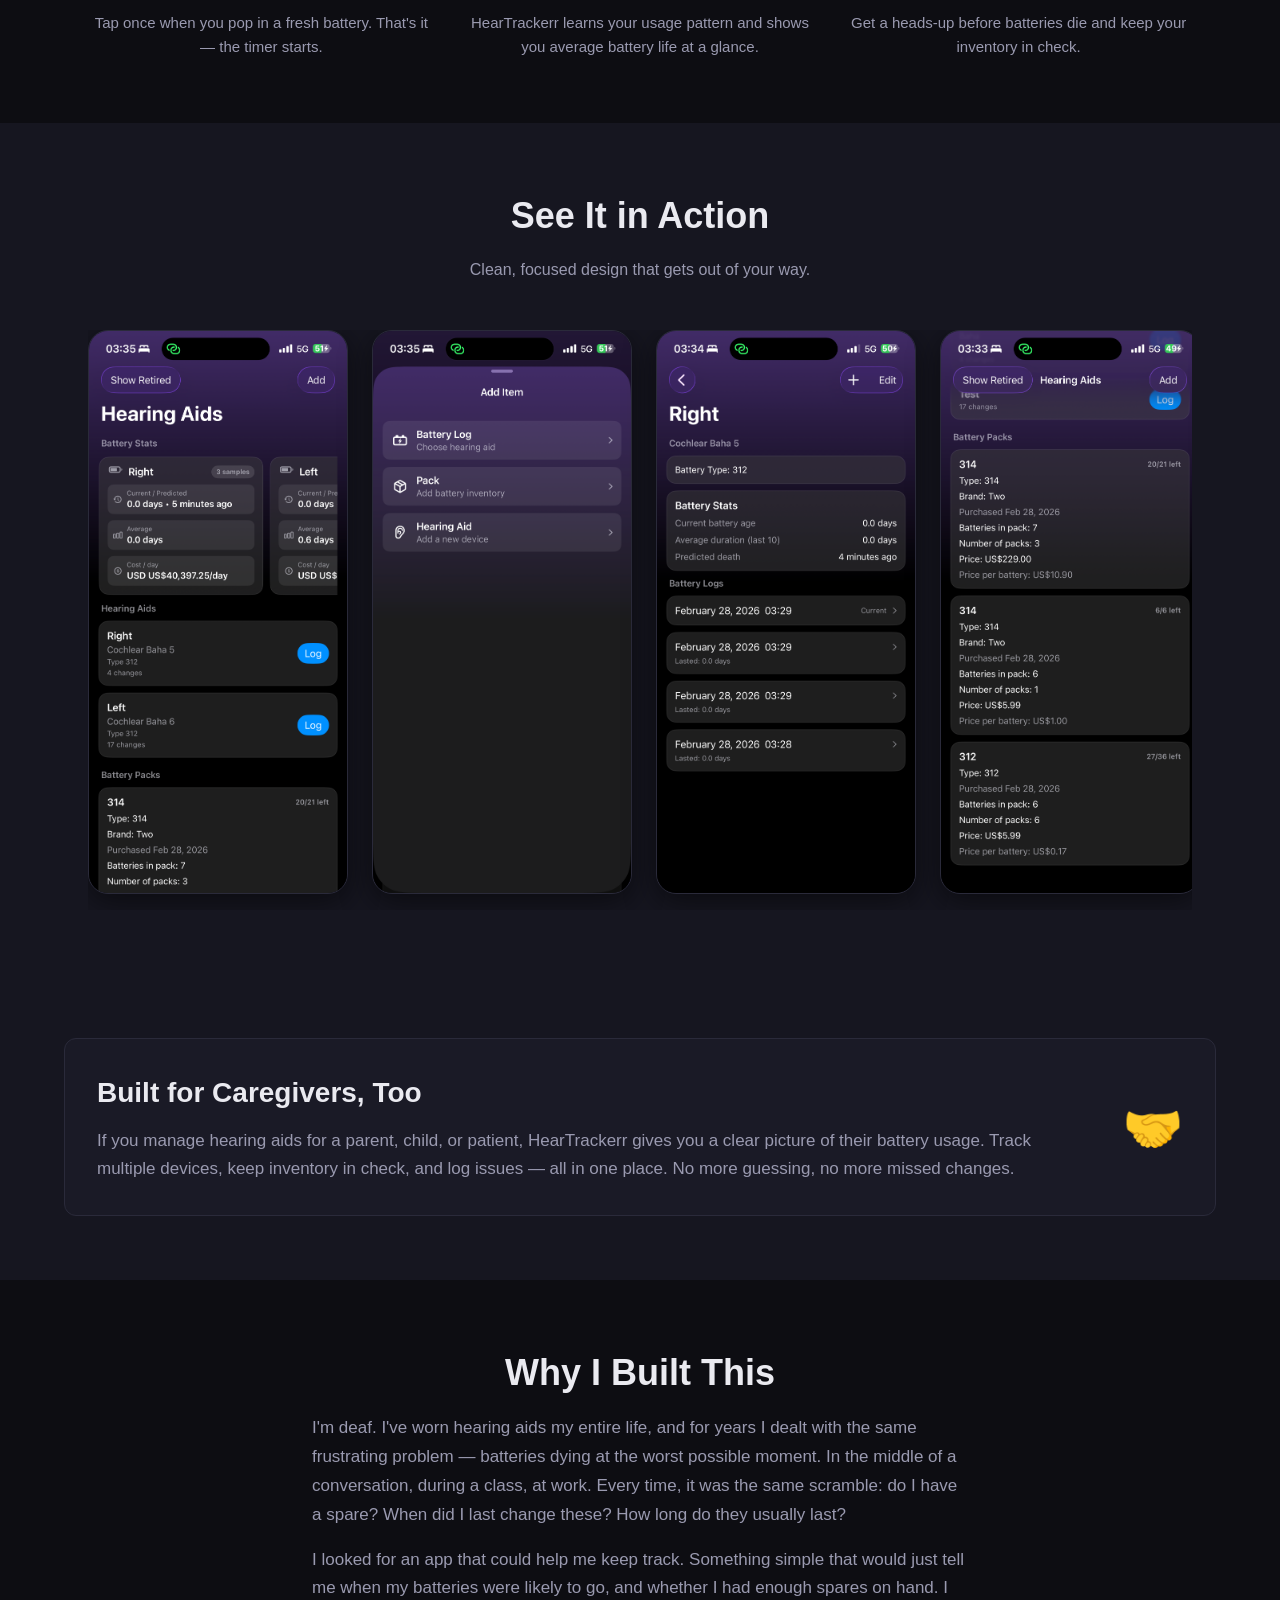
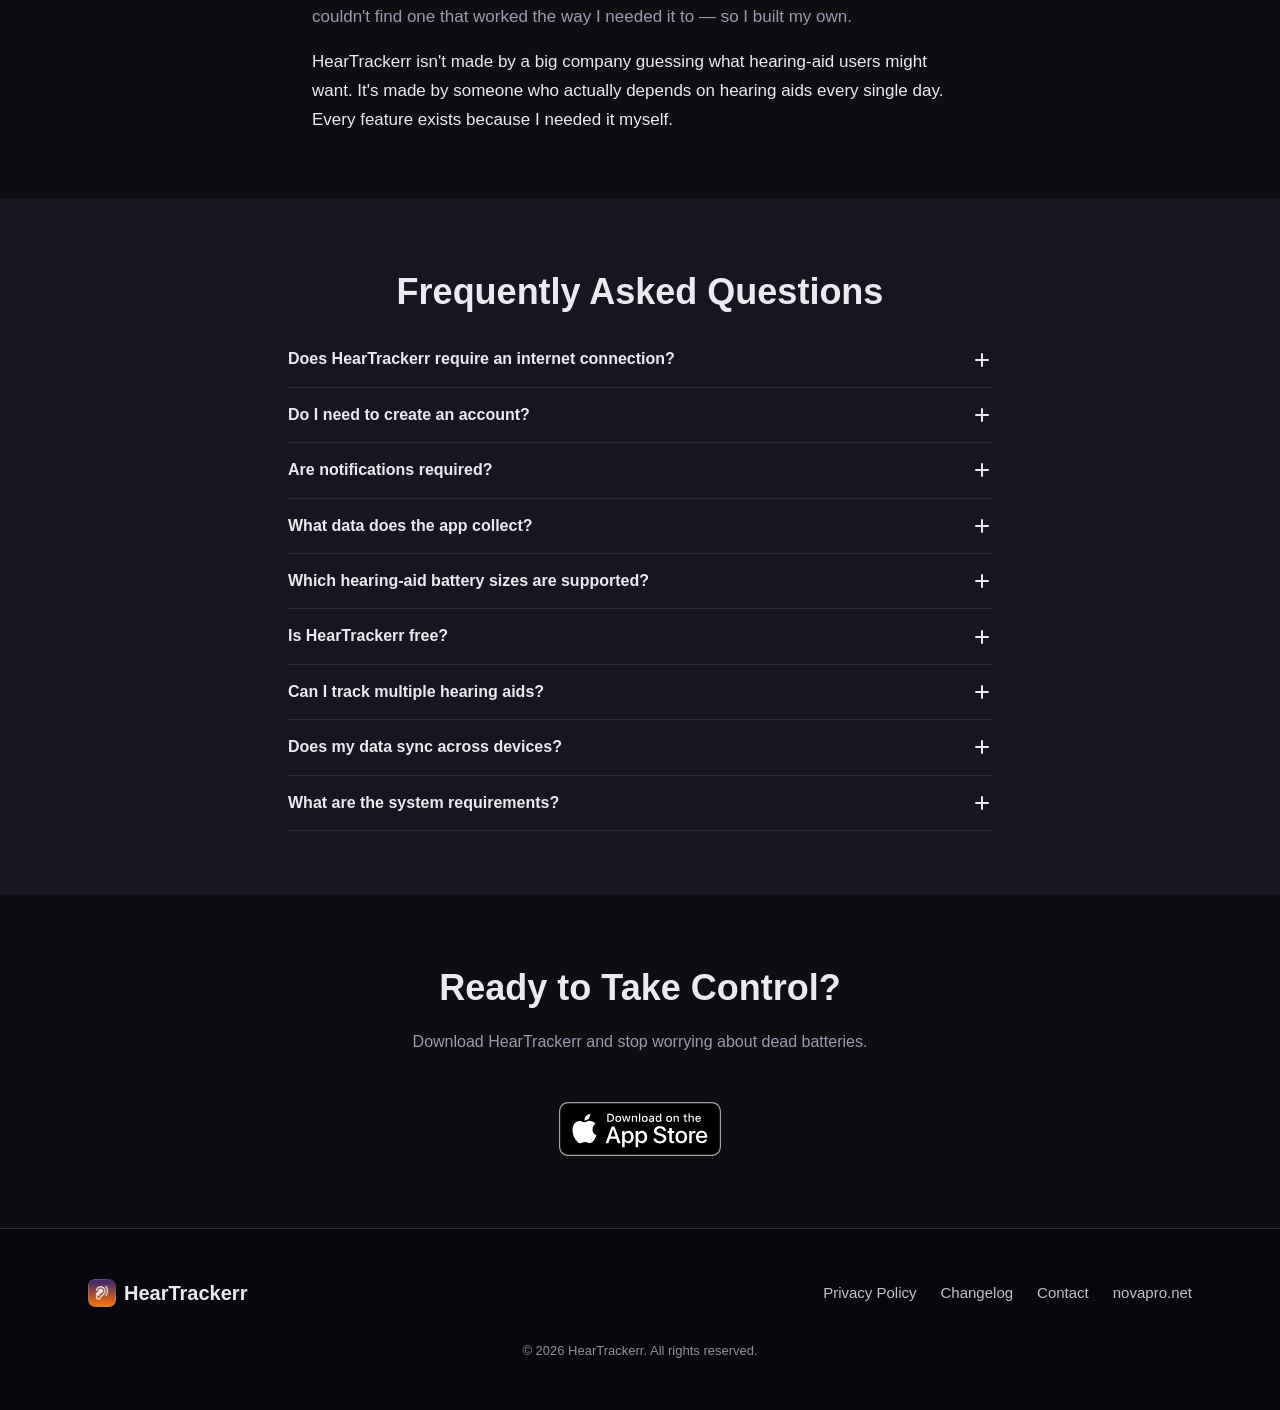
==== commit 170eb4da: "Added screenshots, store download badge, added system requirements" ====
--- a/html/index.html
+++ b/html/index.html
@@ -30,14 +30,14 @@
   <meta property="og:type" content="website" />
   <meta property="og:title" content="HearTrackerr – Smart Hearing-Aid Battery Tracking" />
   <meta property="og:description" content="Log batteries, predict replacements, get local reminders. Works offline with no account required." />
-  <meta property="og:image" content="https://hear.trackerr.ca/assets/img/og-image.png" />
+  <meta property="og:image" content="https://hear.trackerr.ca/assets/img/app-icon.png" />
   <meta property="og:url" content="https://hear.trackerr.ca/" />
 
   <!-- Twitter Card -->
   <meta name="twitter:card" content="summary_large_image" />
   <meta name="twitter:title" content="HearTrackerr – Smart Hearing-Aid Battery Tracking" />
   <meta name="twitter:description" content="Log batteries, predict replacements, get local reminders. Works offline." />
-  <meta name="twitter:image" content="https://hear.trackerr.ca/assets/img/og-image.png" />
+  <meta name="twitter:image" content="https://hear.trackerr.ca/assets/img/app-icon.png" />
 
   <!-- JSON-LD Structured Data -->
   <script type="application/ld+json">
@@ -88,7 +88,9 @@
         <h1 id="hero-heading" class="hero__headline">Never Get Surprised by a Dead Hearing-Aid Battery</h1>
         <p class="hero__sub">Track battery life, predict when replacements are due, and stay prepared — all on your device, no account required.</p>
         <div class="hero__ctas">
-          <a href="#APP_STORE_LINK" class="btn btn--primary">Get the iOS App</a>
+          <a href="#APP_STORE_LINK" class="app-store-badge" aria-label="Download on the App Store">
+            <img src="assets/img/Download_on_the_App_Store_Badge_US-UK_RGB_blk_092917.svg" alt="Download on the App Store" height="54" />
+          </a>
           <a href="#how-it-works" class="btn btn--secondary">See How It Works</a>
         </div>
       </div>
@@ -193,11 +195,11 @@
         <p class="section__sub">Clean, focused design that gets out of your way.</p>
 
         <div class="screenshots__carousel" role="region" aria-label="App screenshots" tabindex="0">
-          <img src="assets/img/screenshot-home.png" alt="HearTrackerr home screen showing current battery status" width="280" height="607" loading="lazy" />
-          <img src="assets/img/screenshot-log.png" alt="Battery log history view" width="280" height="607" loading="lazy" />
-          <img src="assets/img/screenshot-stats.png" alt="Battery statistics and predictions" width="280" height="607" loading="lazy" />
-          <img src="assets/img/screenshot-packs.png" alt="Battery inventory packs view" width="280" height="607" loading="lazy" />
-          <img src="assets/img/screenshot-settings.png" alt="Settings and notification preferences" width="280" height="607" loading="lazy" />
+          <img src="assets/img/screenshots/home.png" alt="HearTrackerr home screen showing current battery status" width="280" height="607" loading="lazy" />
+          <img src="assets/img/screenshots/log.png" alt="Battery log history view" width="280" height="607" loading="lazy" />
+          <img src="assets/img/screenshots/stats.png" alt="Battery statistics and predictions" width="280" height="607" loading="lazy" />
+          <img src="assets/img/screenshots/packs.png" alt="Battery inventory packs view" width="280" height="607" loading="lazy" />
+          <img src="assets/img/screenshots/settings.png" alt="Settings and notification preferences" width="280" height="607" loading="lazy" />
         </div>
       </div>
     </section>
@@ -246,12 +248,25 @@
       </div>
     </section>
 
+    <!-- ==================== ACCESSIBILITY ==================== -->
+    <section id="accessibility" class="section" aria-labelledby="a11y-heading" hidden>
+      <div class="container callout">
+        <div class="callout__text">
+          <h2 id="a11y-heading" class="callout__heading">Designed with Accessibility in Mind</h2>
+          <p>HearTrackerr is built by someone who depends on hearing aids every day. The app supports Dynamic Type for larger text, works with VoiceOver screen reader, and uses high-contrast colors throughout. Every tap target is sized for comfort, and the interface keeps clutter to a minimum so you can find what you need fast.</p>
+        </div>
+        <div class="callout__icon" aria-hidden="true">♿</div>
+      </div>
+    </section>
+
     <!-- ==================== BOTTOM CTA ==================== -->
     <section class="section" aria-labelledby="cta-heading" style="text-align:center;">
       <div class="container">
         <h2 id="cta-heading" class="section__heading">Ready to Take Control?</h2>
         <p class="section__sub">Download HearTrackerr and stop worrying about dead batteries.</p>
-        <a href="#APP_STORE_LINK" class="btn btn--primary">Get the iOS App</a>
+        <a href="#APP_STORE_LINK" class="app-store-badge" aria-label="Download on the App Store">
+          <img src="assets/img/Download_on_the_App_Store_Badge_US-UK_RGB_blk_092917.svg" alt="Download on the App Store" height="54" />
+        </a>
       </div>
     </section>
 
--- a/html/assets/styles.css
+++ b/html/assets/styles.css
@@ -175,6 +175,33 @@
 .btn--small {
   font-size: 0.875rem;
   padding: 0.6rem 1.25rem;
+}
+
+.btn--outline {
+  background: transparent;
+  color: var(--clr-white);
+  border: 1.5px solid rgba(255, 255, 255, 0.45);
+}
+.btn--outline:hover {
+  background: rgba(255, 255, 255, 0.08);
+  border-color: rgba(255, 255, 255, 0.8);
+  color: var(--clr-white);
+}
+
+/* ----- App Store Badge ----- */
+.app-store-badge {
+  display: inline-block;
+  transition: opacity 0.2s, transform 0.15s;
+}
+.app-store-badge:hover {
+  opacity: 0.85;
+  transform: translateY(-1px);
+  text-decoration: none;
+}
+.app-store-badge img {
+  display: block;
+  height: 54px;
+  width: auto;
 }
 
 /* ----- Cards ----- */
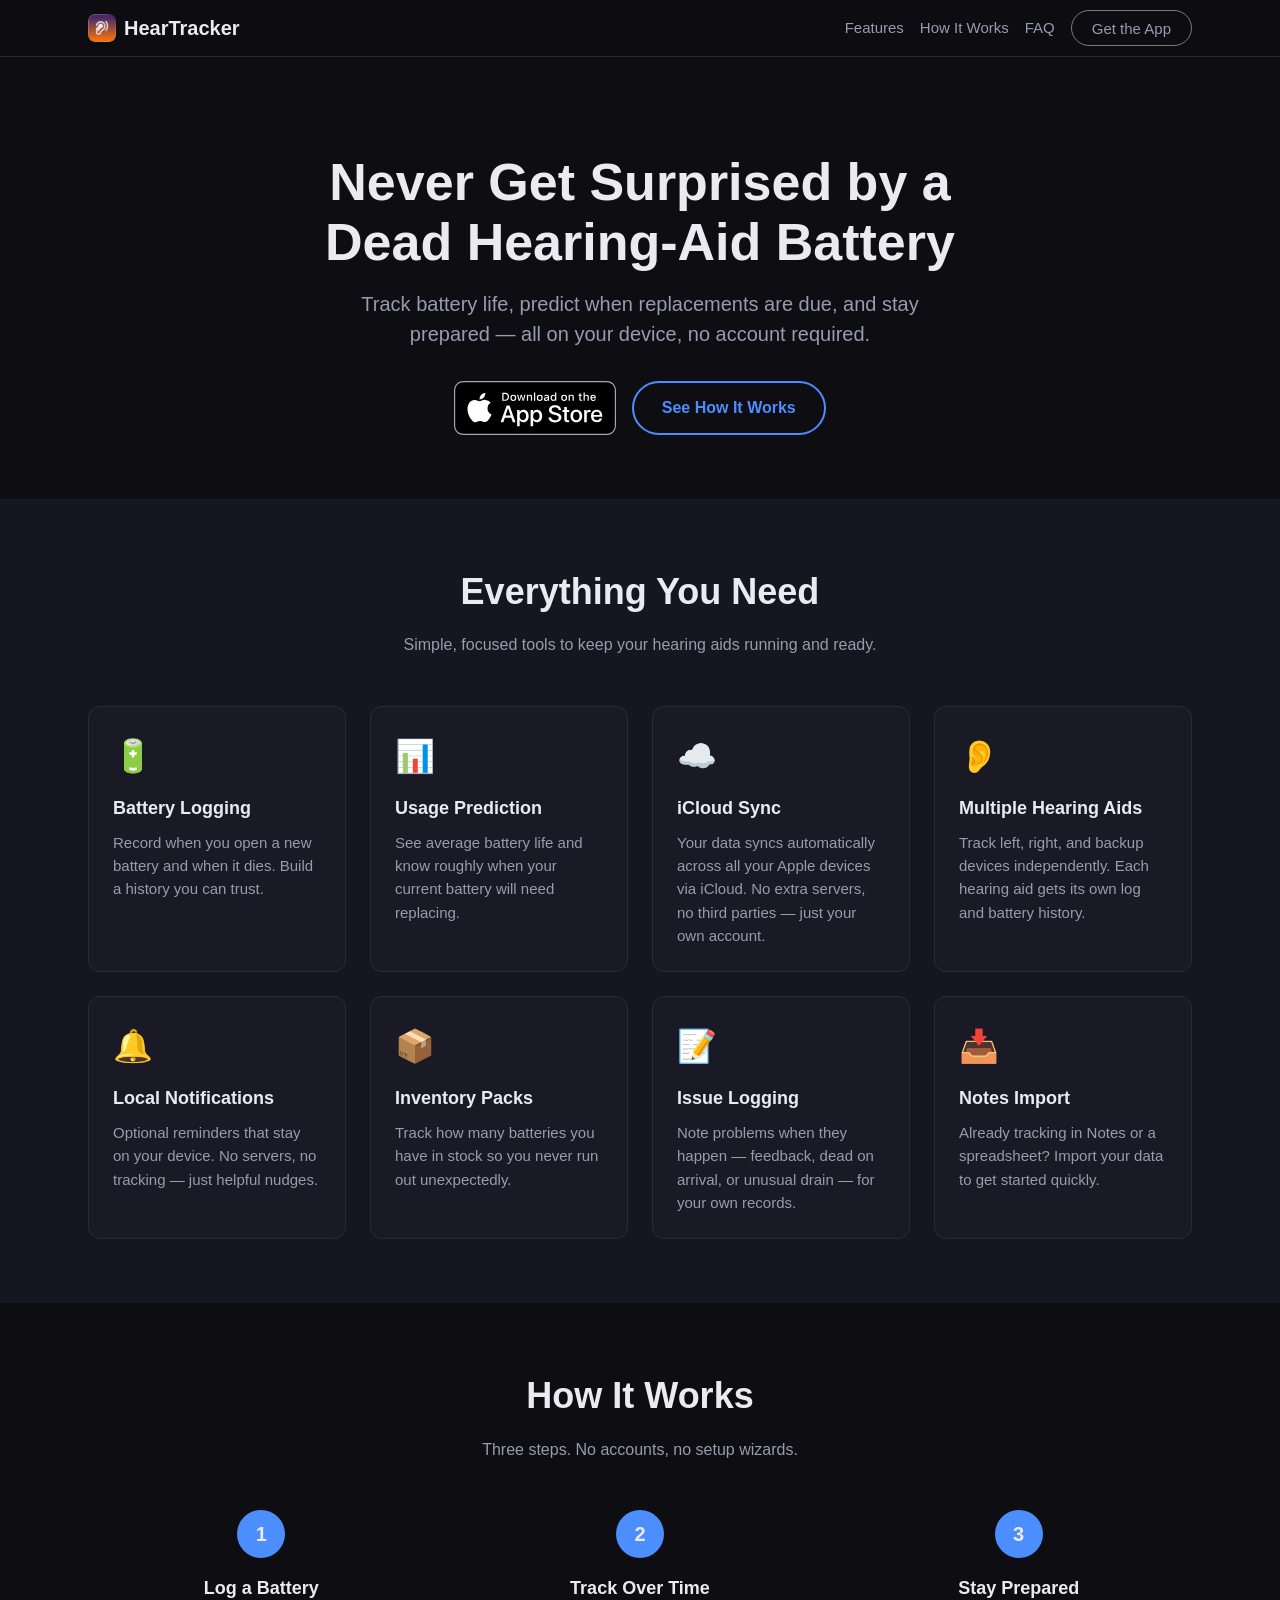
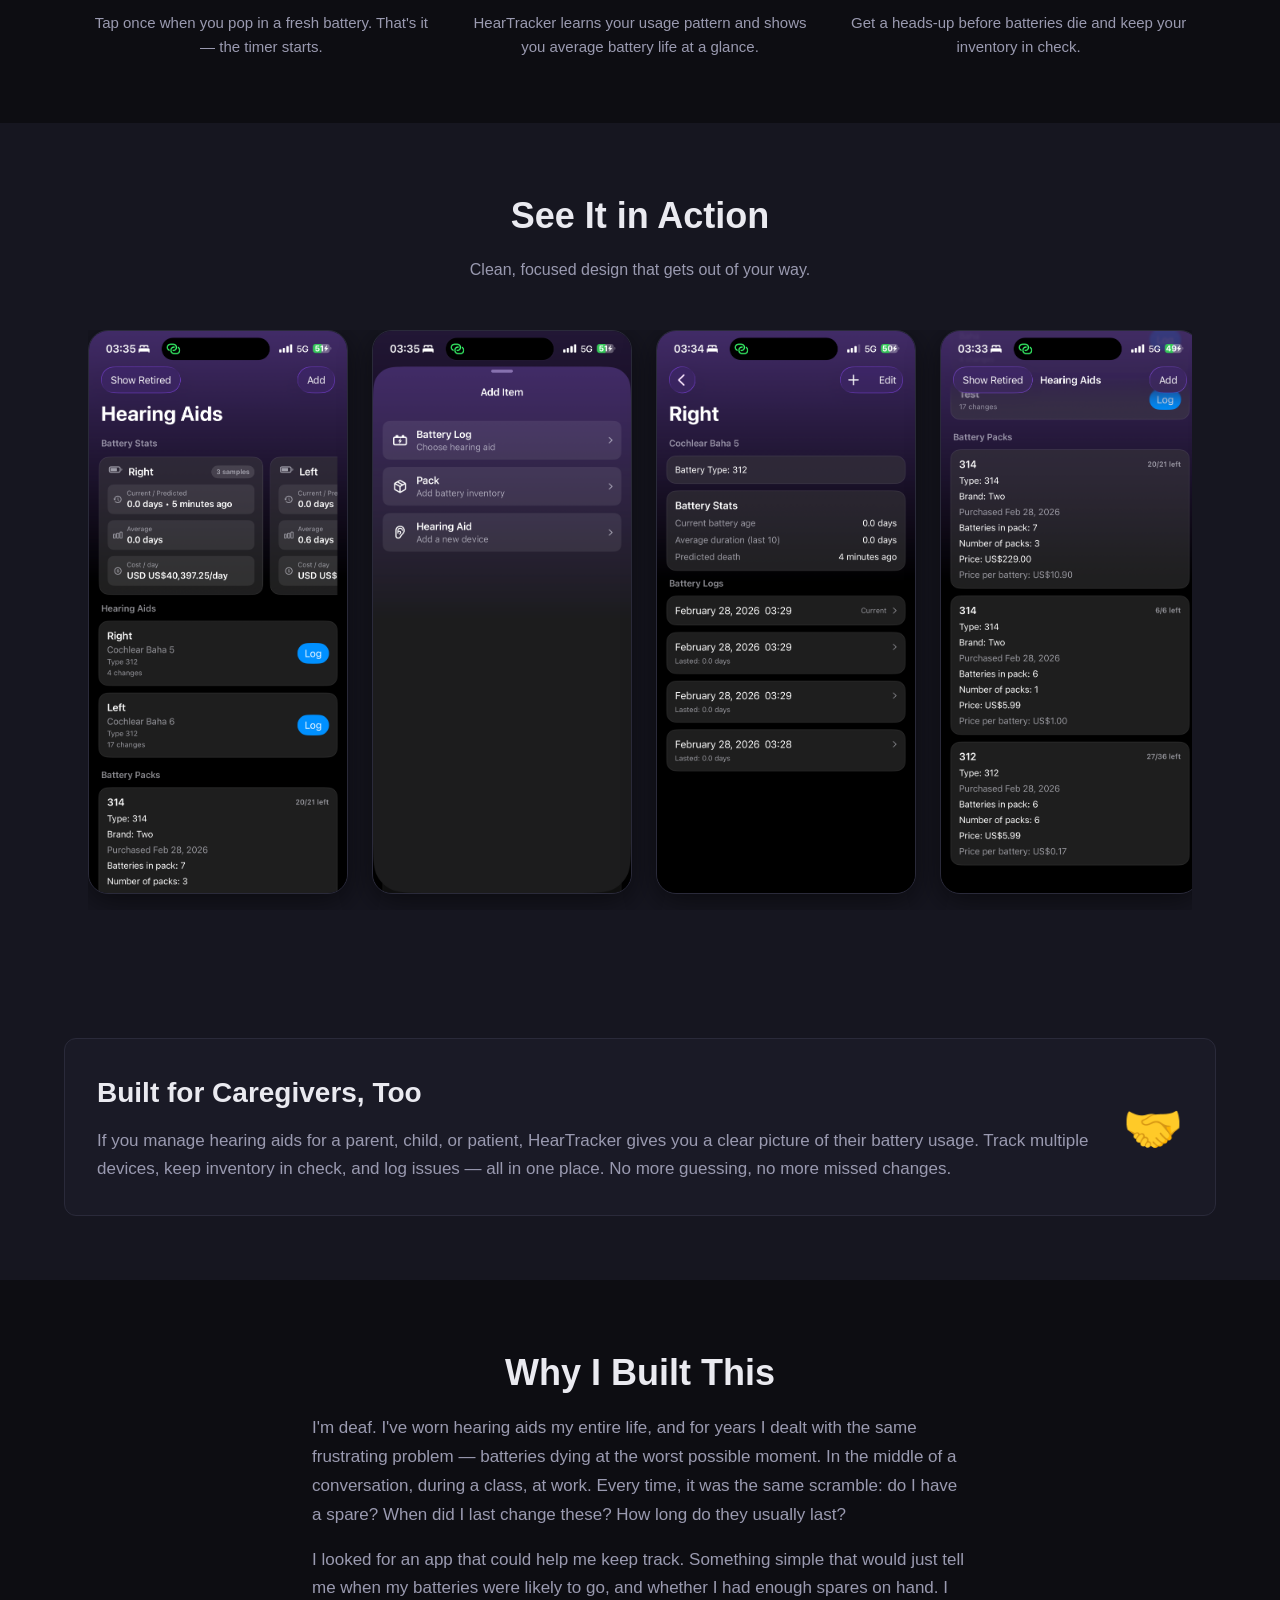
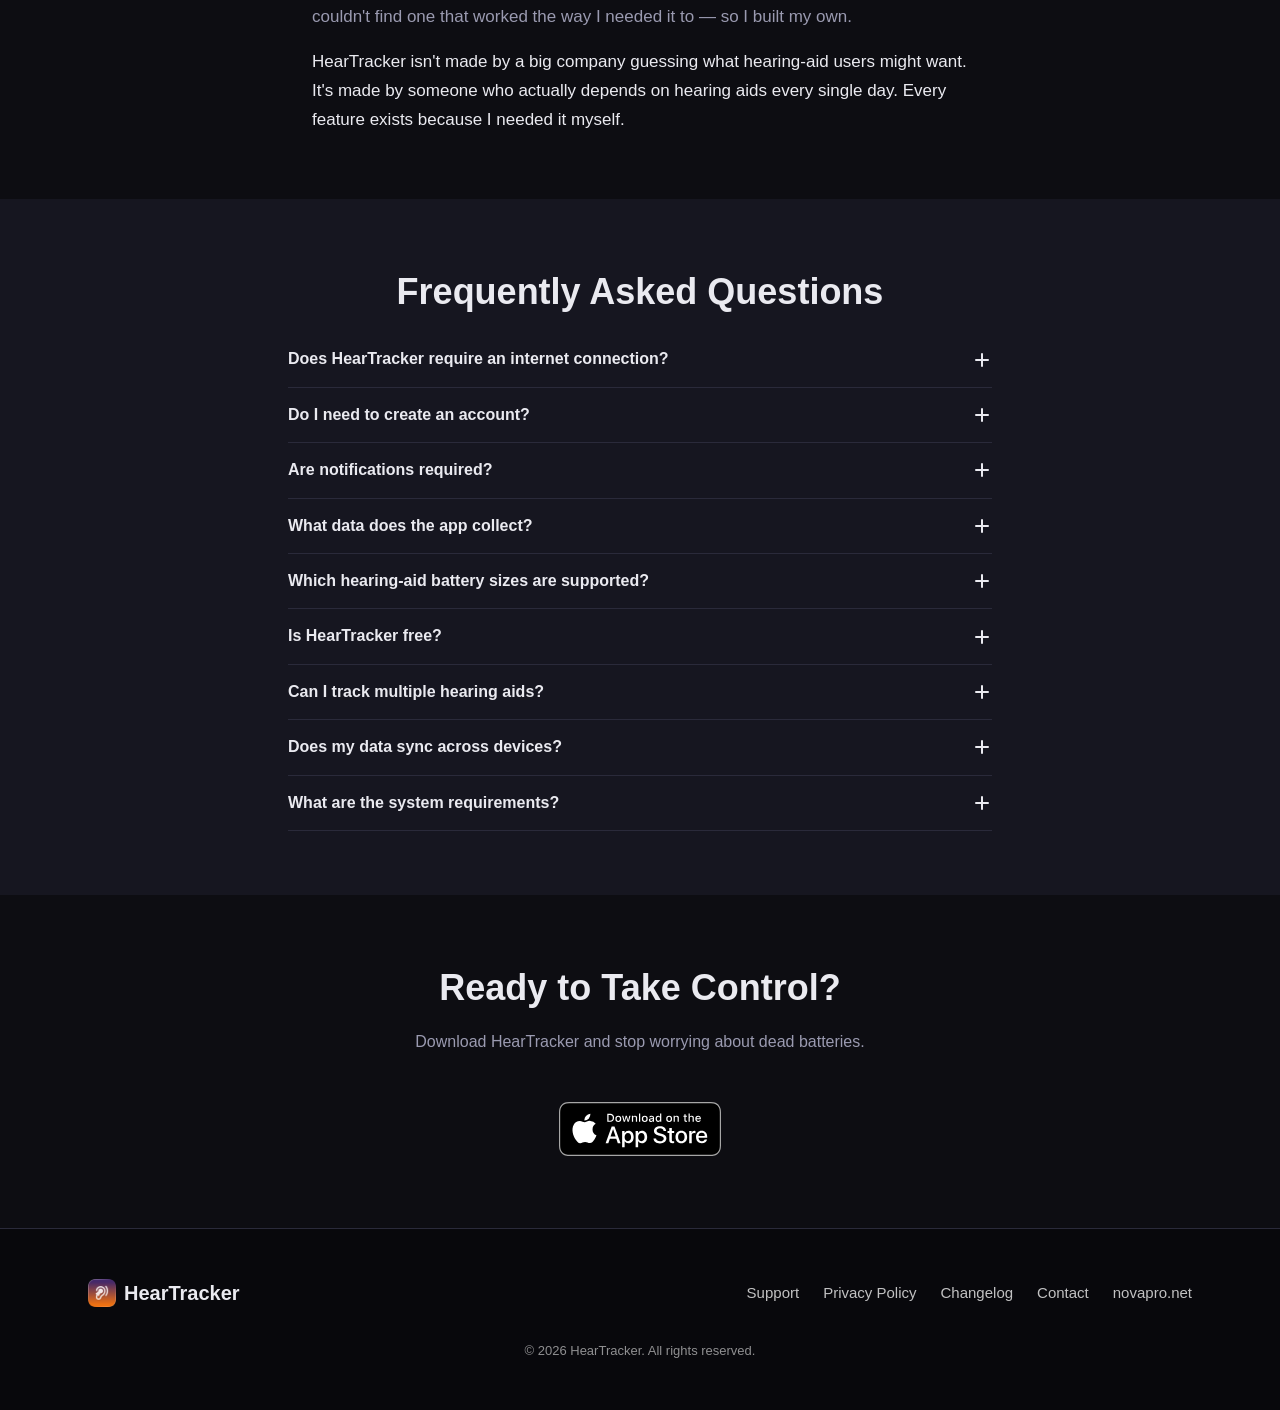
==== commit e8e3e35c: "Added support page Renamed HearTrackerr to HearTracker" ====
--- a/html/index.html
+++ b/html/index.html
@@ -3,7 +3,7 @@
 <head>
   <!--
     ============================================================
-    HearTrackerr – Marketing Site
+    HearTracker – Marketing Site
     ============================================================
     CUSTOMIZE BEFORE DEPLOYING:
     1. Replace APP_STORE_LINK with your actual App Store URL.
@@ -18,8 +18,8 @@
   -->
   <meta charset="UTF-8" />
   <meta name="viewport" content="width=device-width, initial-scale=1.0" />
-  <title>HearTrackerr – Never Get Surprised by a Dead Hearing-Aid Battery</title>
-  <meta name="description" content="HearTrackerr helps hearing-aid users and caregivers track battery life, predict replacements, and stay prepared. Works offline, no account required." />
+  <title>HearTracker – Never Get Surprised by a Dead Hearing-Aid Battery</title>
+  <meta name="description" content="HearTracker helps hearing-aid users and caregivers track battery life, predict replacements, and stay prepared. Works offline, no account required." />
   <meta name="theme-color" content="#0d0d12" />
 
   <!-- Favicon -->
@@ -28,14 +28,14 @@
 
   <!-- Open Graph -->
   <meta property="og:type" content="website" />
-  <meta property="og:title" content="HearTrackerr – Smart Hearing-Aid Battery Tracking" />
+  <meta property="og:title" content="HearTracker – Smart Hearing-Aid Battery Tracking" />
   <meta property="og:description" content="Log batteries, predict replacements, get local reminders. Works offline with no account required." />
   <meta property="og:image" content="https://hear.trackerr.ca/assets/img/app-icon.png" />
   <meta property="og:url" content="https://hear.trackerr.ca/" />
 
   <!-- Twitter Card -->
   <meta name="twitter:card" content="summary_large_image" />
-  <meta name="twitter:title" content="HearTrackerr – Smart Hearing-Aid Battery Tracking" />
+  <meta name="twitter:title" content="HearTracker – Smart Hearing-Aid Battery Tracking" />
   <meta name="twitter:description" content="Log batteries, predict replacements, get local reminders. Works offline." />
   <meta name="twitter:image" content="https://hear.trackerr.ca/assets/img/app-icon.png" />
 
@@ -44,7 +44,7 @@
   {
     "@context": "https://schema.org",
     "@type": "SoftwareApplication",
-    "name": "HearTrackerr",
+    "name": "HearTracker",
     "description": "Track hearing-aid battery life, predict replacements, and manage inventory. Works offline, no account required.",
     "applicationCategory": "HealthApplication",
     "operatingSystem": "iOS",
@@ -71,8 +71,8 @@
 
   <header class="site-header" role="banner">
     <div class="container">
-      <a href="/" class="site-logo" aria-label="HearTrackerr home">
-        <img src="assets/img/app-icon.png" alt="" class="site-logo__icon" width="28" height="28" />HearTrackerr
+      <a href="/" class="site-logo" aria-label="HearTracker home">
+        <img src="assets/img/app-icon.png" alt="" class="site-logo__icon" width="28" height="28" />HearTracker
       </a>
       <nav aria-label="Primary">
         <ul id="nav-links" class="nav-links"></ul>
@@ -177,7 +177,7 @@
           <div class="step">
             <div class="step__number" aria-hidden="true">2</div>
             <h3 class="step__title">Track Over Time</h3>
-            <p class="step__text">HearTrackerr learns your usage pattern and shows you average battery life at a glance.</p>
+            <p class="step__text">HearTracker learns your usage pattern and shows you average battery life at a glance.</p>
           </div>
           <div class="step">
             <div class="step__number" aria-hidden="true">3</div>
@@ -195,7 +195,7 @@
         <p class="section__sub">Clean, focused design that gets out of your way.</p>
 
         <div class="screenshots__carousel" role="region" aria-label="App screenshots" tabindex="0">
-          <img src="assets/img/screenshots/home.png" alt="HearTrackerr home screen showing current battery status" width="280" height="607" loading="lazy" />
+          <img src="assets/img/screenshots/home.png" alt="HearTracker home screen showing current battery status" width="280" height="607" loading="lazy" />
           <img src="assets/img/screenshots/log.png" alt="Battery log history view" width="280" height="607" loading="lazy" />
           <img src="assets/img/screenshots/stats.png" alt="Battery statistics and predictions" width="280" height="607" loading="lazy" />
           <img src="assets/img/screenshots/packs.png" alt="Battery inventory packs view" width="280" height="607" loading="lazy" />
@@ -220,7 +220,7 @@
       <div class="container callout">
         <div class="callout__text">
           <h2 id="caregivers-heading" class="callout__heading">Built for Caregivers, Too</h2>
-          <p>If you manage hearing aids for a parent, child, or patient, HearTrackerr gives you a clear picture of their battery usage. Track multiple devices, keep inventory in check, and log issues — all in one place. No more guessing, no more missed changes.</p>
+          <p>If you manage hearing aids for a parent, child, or patient, HearTracker gives you a clear picture of their battery usage. Track multiple devices, keep inventory in check, and log issues — all in one place. No more guessing, no more missed changes.</p>
         </div>
         <div class="callout__icon" aria-hidden="true">🤝</div>
       </div>
@@ -233,7 +233,7 @@
         <div class="story__body">
           <p>I'm deaf. I've worn hearing aids my entire life, and for years I dealt with the same frustrating problem — batteries dying at the worst possible moment. In the middle of a conversation, during a class, at work. Every time, it was the same scramble: do I have a spare? When did I last change these? How long do they usually last?</p>
           <p>I looked for an app that could help me keep track. Something simple that would just tell me when my batteries were likely to go, and whether I had enough spares on hand. I couldn't find one that worked the way I needed it to — so I built my own.</p>
-          <p>HearTrackerr isn't made by a big company guessing what hearing-aid users might want. It's made by someone who actually depends on hearing aids every single day. Every feature exists because I needed it myself.</p>
+          <p>HearTracker isn't made by a big company guessing what hearing-aid users might want. It's made by someone who actually depends on hearing aids every single day. Every feature exists because I needed it myself.</p>
         </div>
       </div>
     </section>
@@ -253,7 +253,7 @@
       <div class="container callout">
         <div class="callout__text">
           <h2 id="a11y-heading" class="callout__heading">Designed with Accessibility in Mind</h2>
-          <p>HearTrackerr is built by someone who depends on hearing aids every day. The app supports Dynamic Type for larger text, works with VoiceOver screen reader, and uses high-contrast colors throughout. Every tap target is sized for comfort, and the interface keeps clutter to a minimum so you can find what you need fast.</p>
+          <p>HearTracker is built by someone who depends on hearing aids every day. The app supports Dynamic Type for larger text, works with VoiceOver screen reader, and uses high-contrast colors throughout. Every tap target is sized for comfort, and the interface keeps clutter to a minimum so you can find what you need fast.</p>
         </div>
         <div class="callout__icon" aria-hidden="true">♿</div>
       </div>
@@ -263,7 +263,7 @@
     <section class="section" aria-labelledby="cta-heading" style="text-align:center;">
       <div class="container">
         <h2 id="cta-heading" class="section__heading">Ready to Take Control?</h2>
-        <p class="section__sub">Download HearTrackerr and stop worrying about dead batteries.</p>
+        <p class="section__sub">Download HearTracker and stop worrying about dead batteries.</p>
         <a href="#APP_STORE_LINK" class="app-store-badge" aria-label="Download on the App Store">
           <img src="assets/img/Download_on_the_App_Store_Badge_US-UK_RGB_blk_092917.svg" alt="Download on the App Store" height="54" />
         </a>
@@ -275,7 +275,7 @@
   <footer class="site-footer" role="contentinfo">
     <div class="container">
       <span class="site-logo">
-        <img src="assets/img/app-icon.png" alt="" class="site-logo__icon" width="28" height="28" />HearTrackerr
+        <img src="assets/img/app-icon.png" alt="" class="site-logo__icon" width="28" height="28" />HearTracker
       </span>
       <ul id="footer-links" class="footer__links"></ul>
       <p id="footer-copy" class="footer__copy"></p>
--- a/html/assets/styles.css
+++ b/html/assets/styles.css
@@ -1,5 +1,5 @@
 /* ============================================================
-   HearTrackerr – Design System & Styles
+   HearTracker – Design System & Styles
    System fonts only · Mobile-first · Accessible
    ============================================================ */
 
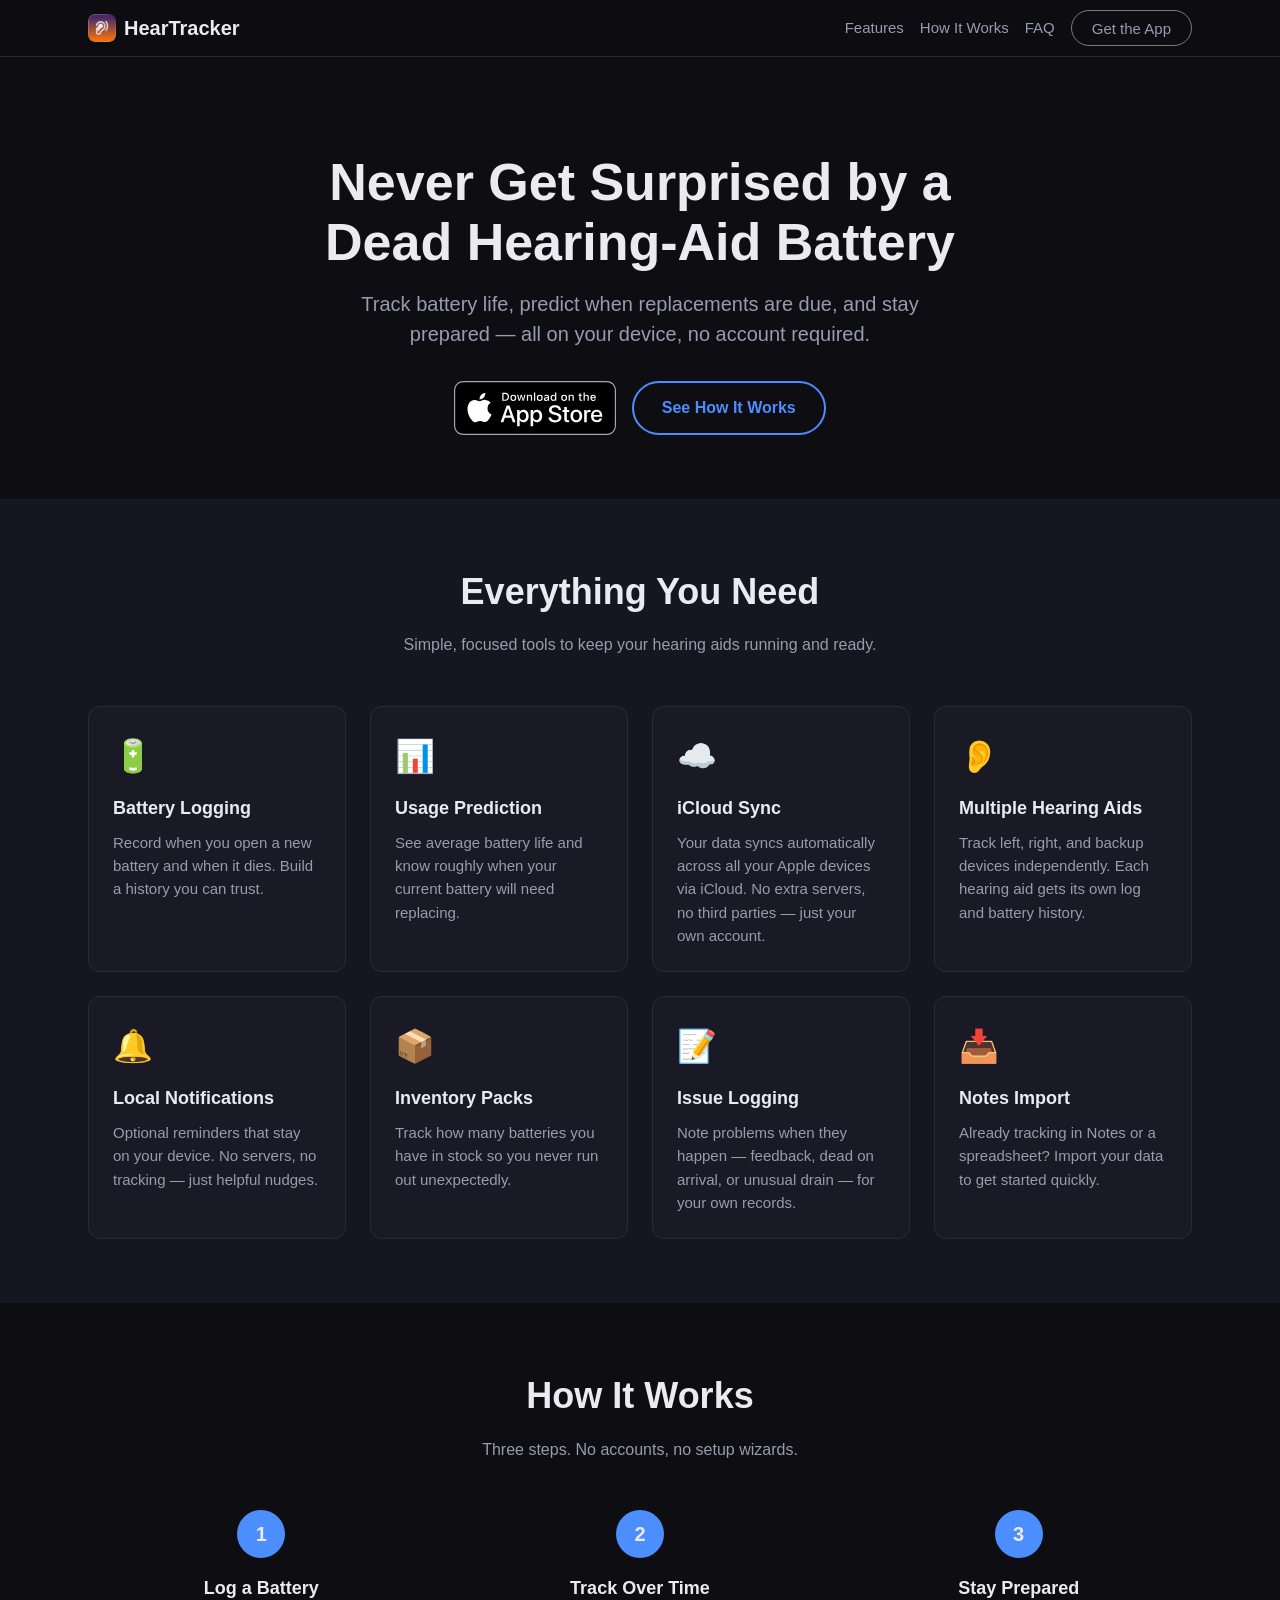
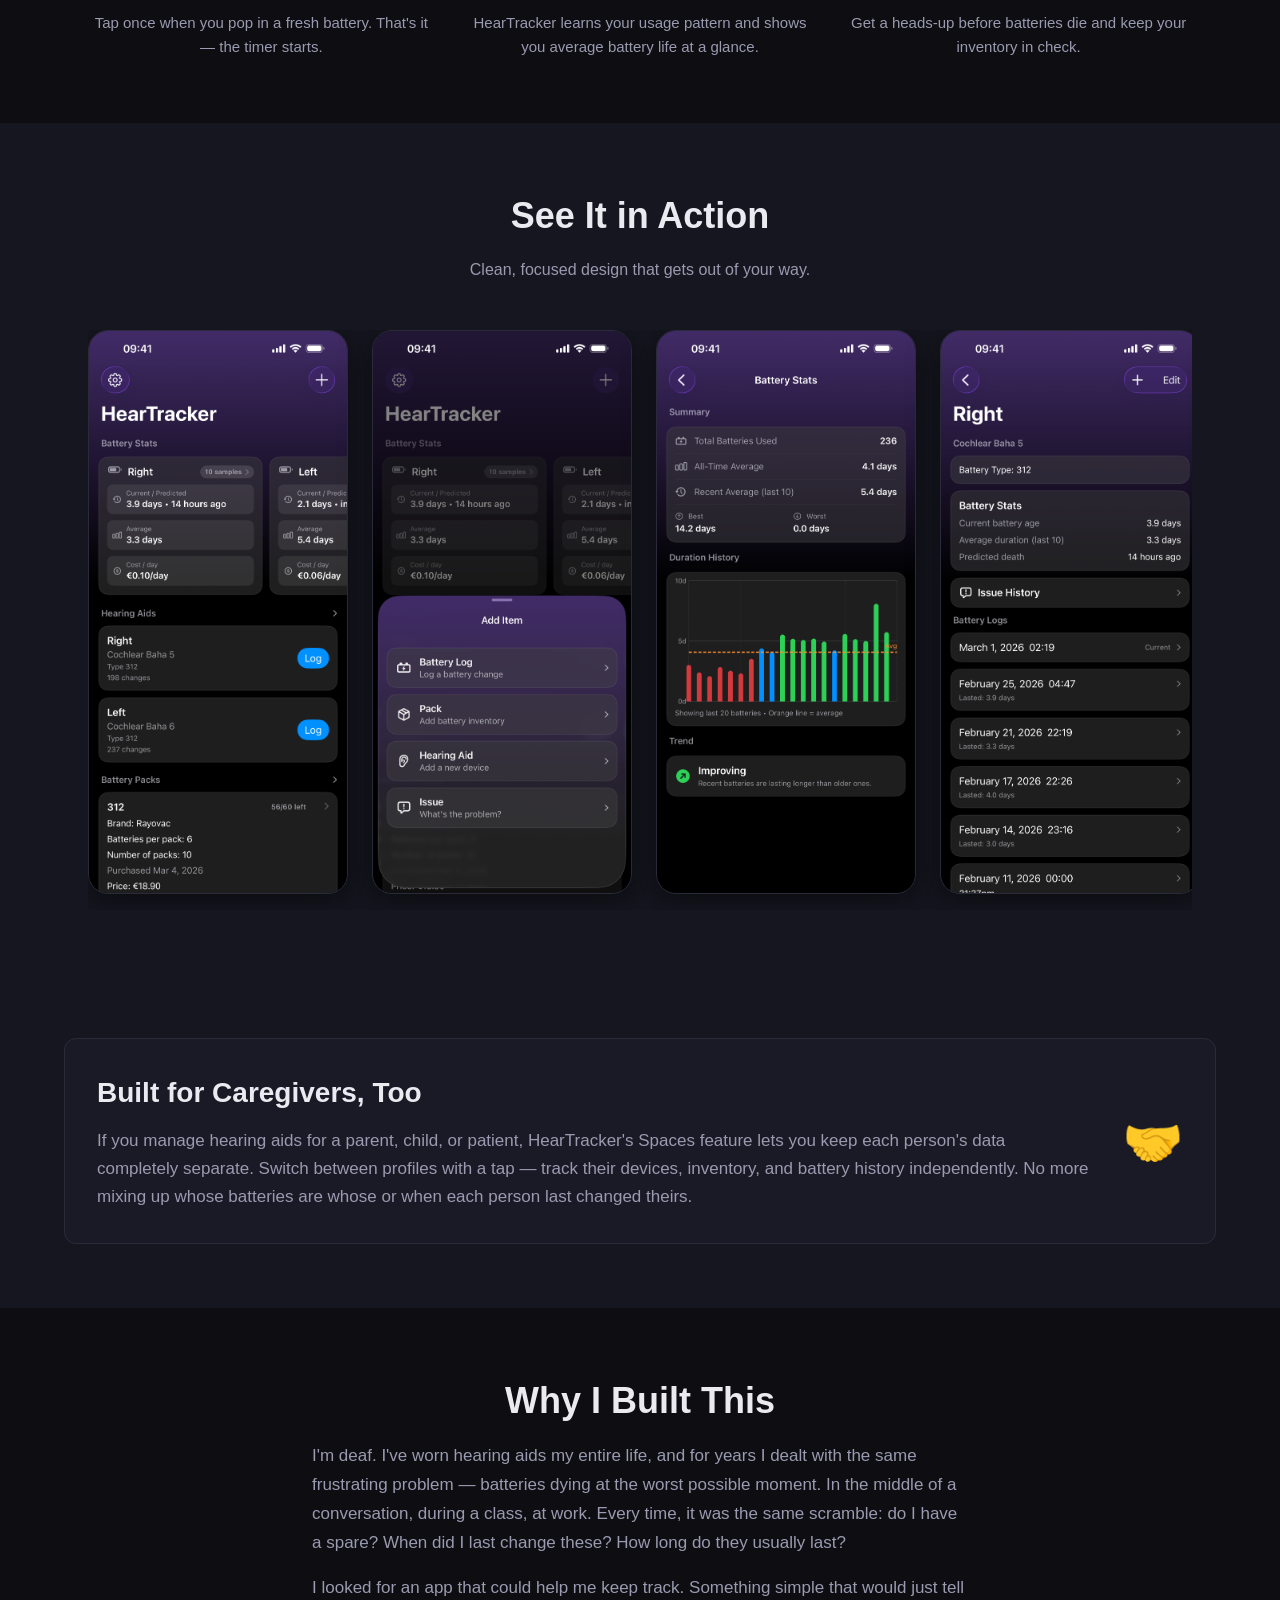
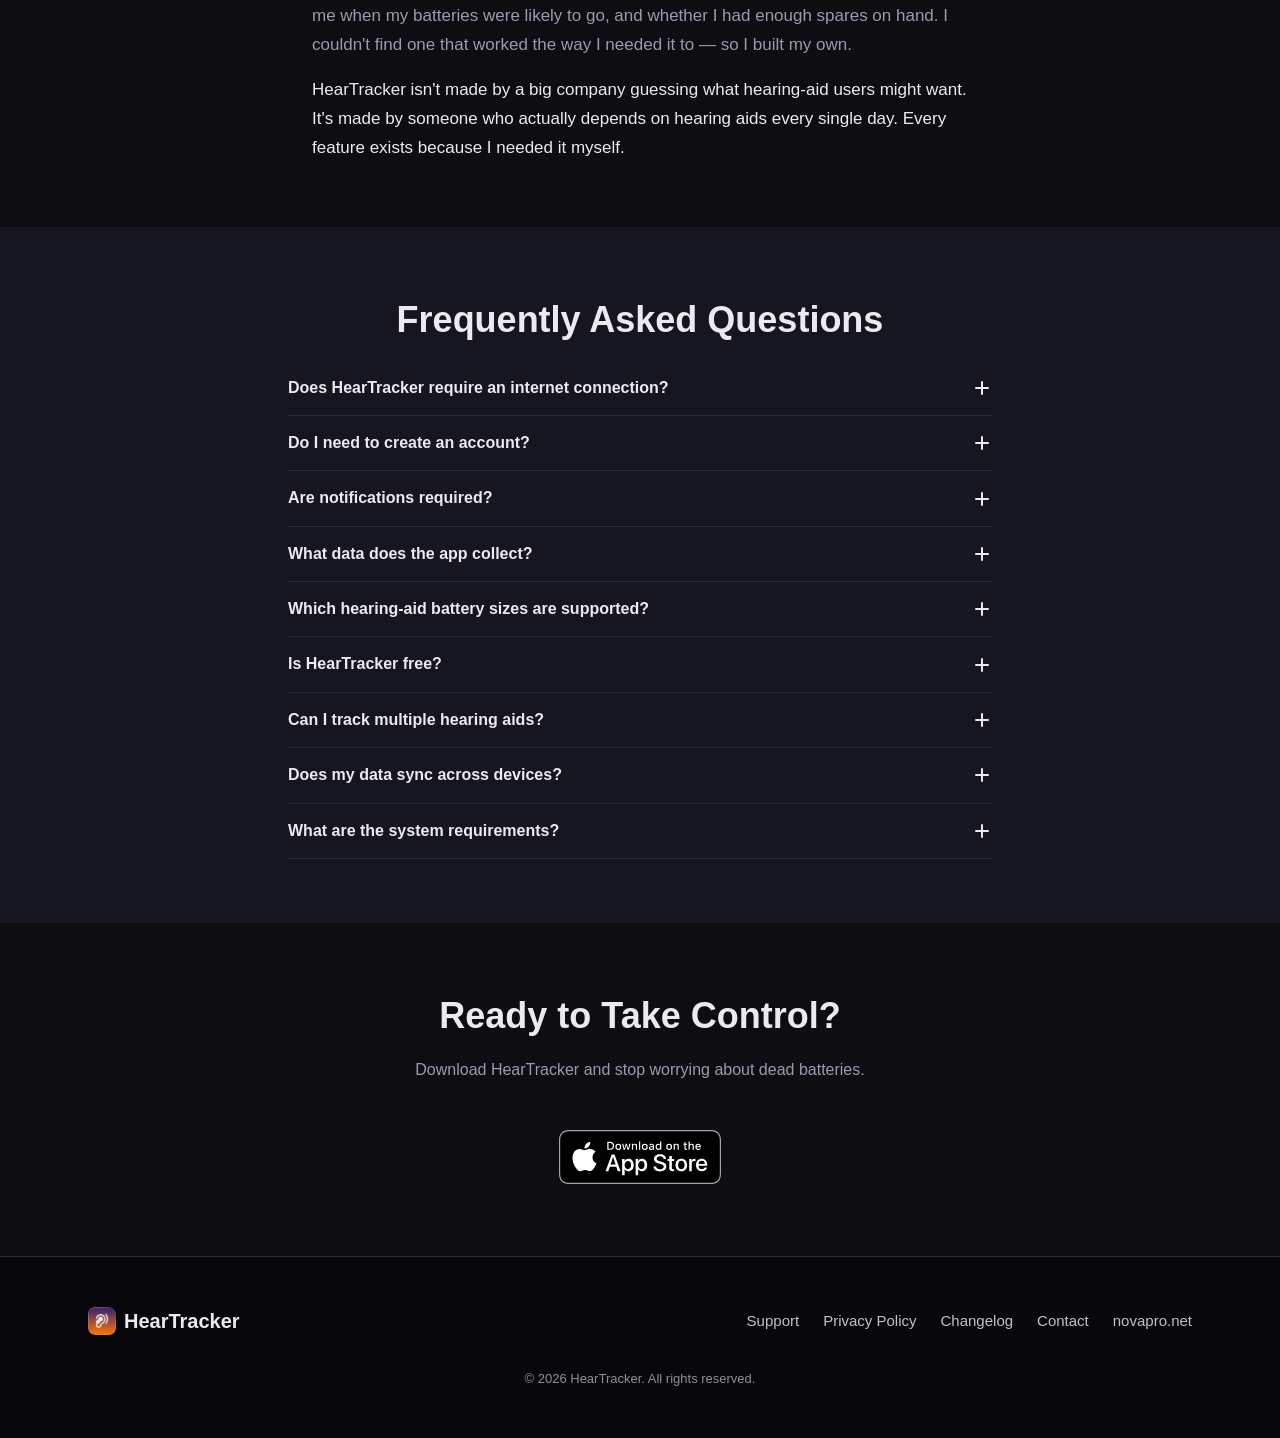
==== commit a4e01811: "Updated website with new screenshots" ====
--- a/html/index.html
+++ b/html/index.html
@@ -198,8 +198,10 @@
           <img src="assets/img/screenshots/home.png" alt="HearTracker home screen showing current battery status" width="280" height="607" loading="lazy" />
           <img src="assets/img/screenshots/log.png" alt="Battery log history view" width="280" height="607" loading="lazy" />
           <img src="assets/img/screenshots/stats.png" alt="Battery statistics and predictions" width="280" height="607" loading="lazy" />
+          <img src="assets/img/screenshots/hearing_aid.png" alt="Hearing aid detail view with battery history" width="280" height="607" loading="lazy" />
           <img src="assets/img/screenshots/packs.png" alt="Battery inventory packs view" width="280" height="607" loading="lazy" />
-          <img src="assets/img/screenshots/settings.png" alt="Settings and notification preferences" width="280" height="607" loading="lazy" />
+          <img src="assets/img/screenshots/notifications.png" alt="Notification settings for battery alerts" width="280" height="607" loading="lazy" />
+          <img src="assets/img/screenshots/spaces.png" alt="Spaces feature for managing multiple people" width="280" height="607" loading="lazy" />
         </div>
       </div>
     </section>
@@ -220,7 +222,7 @@
       <div class="container callout">
         <div class="callout__text">
           <h2 id="caregivers-heading" class="callout__heading">Built for Caregivers, Too</h2>
-          <p>If you manage hearing aids for a parent, child, or patient, HearTracker gives you a clear picture of their battery usage. Track multiple devices, keep inventory in check, and log issues — all in one place. No more guessing, no more missed changes.</p>
+          <p>If you manage hearing aids for a parent, child, or patient, HearTracker's Spaces feature lets you keep each person's data completely separate. Switch between profiles with a tap — track their devices, inventory, and battery history independently. No more mixing up whose batteries are whose or when each person last changed theirs.</p>
         </div>
         <div class="callout__icon" aria-hidden="true">🤝</div>
       </div>
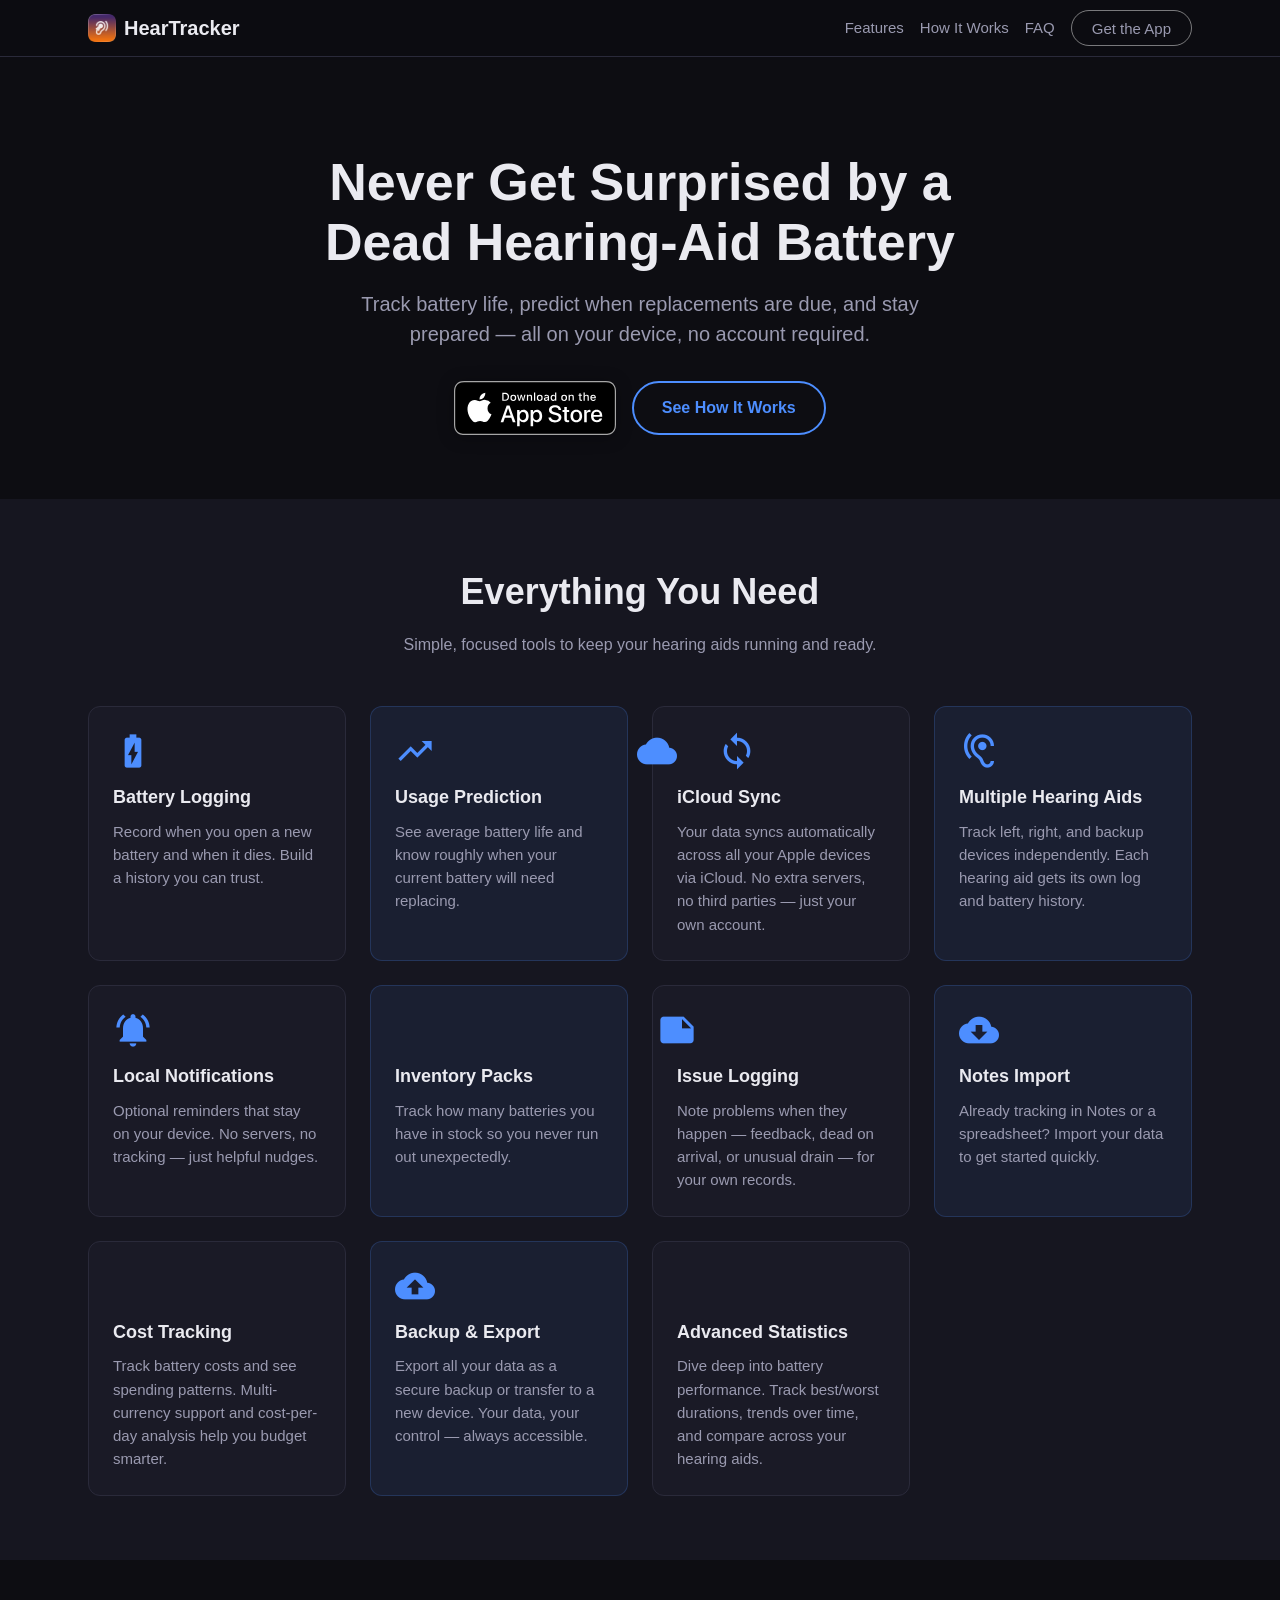
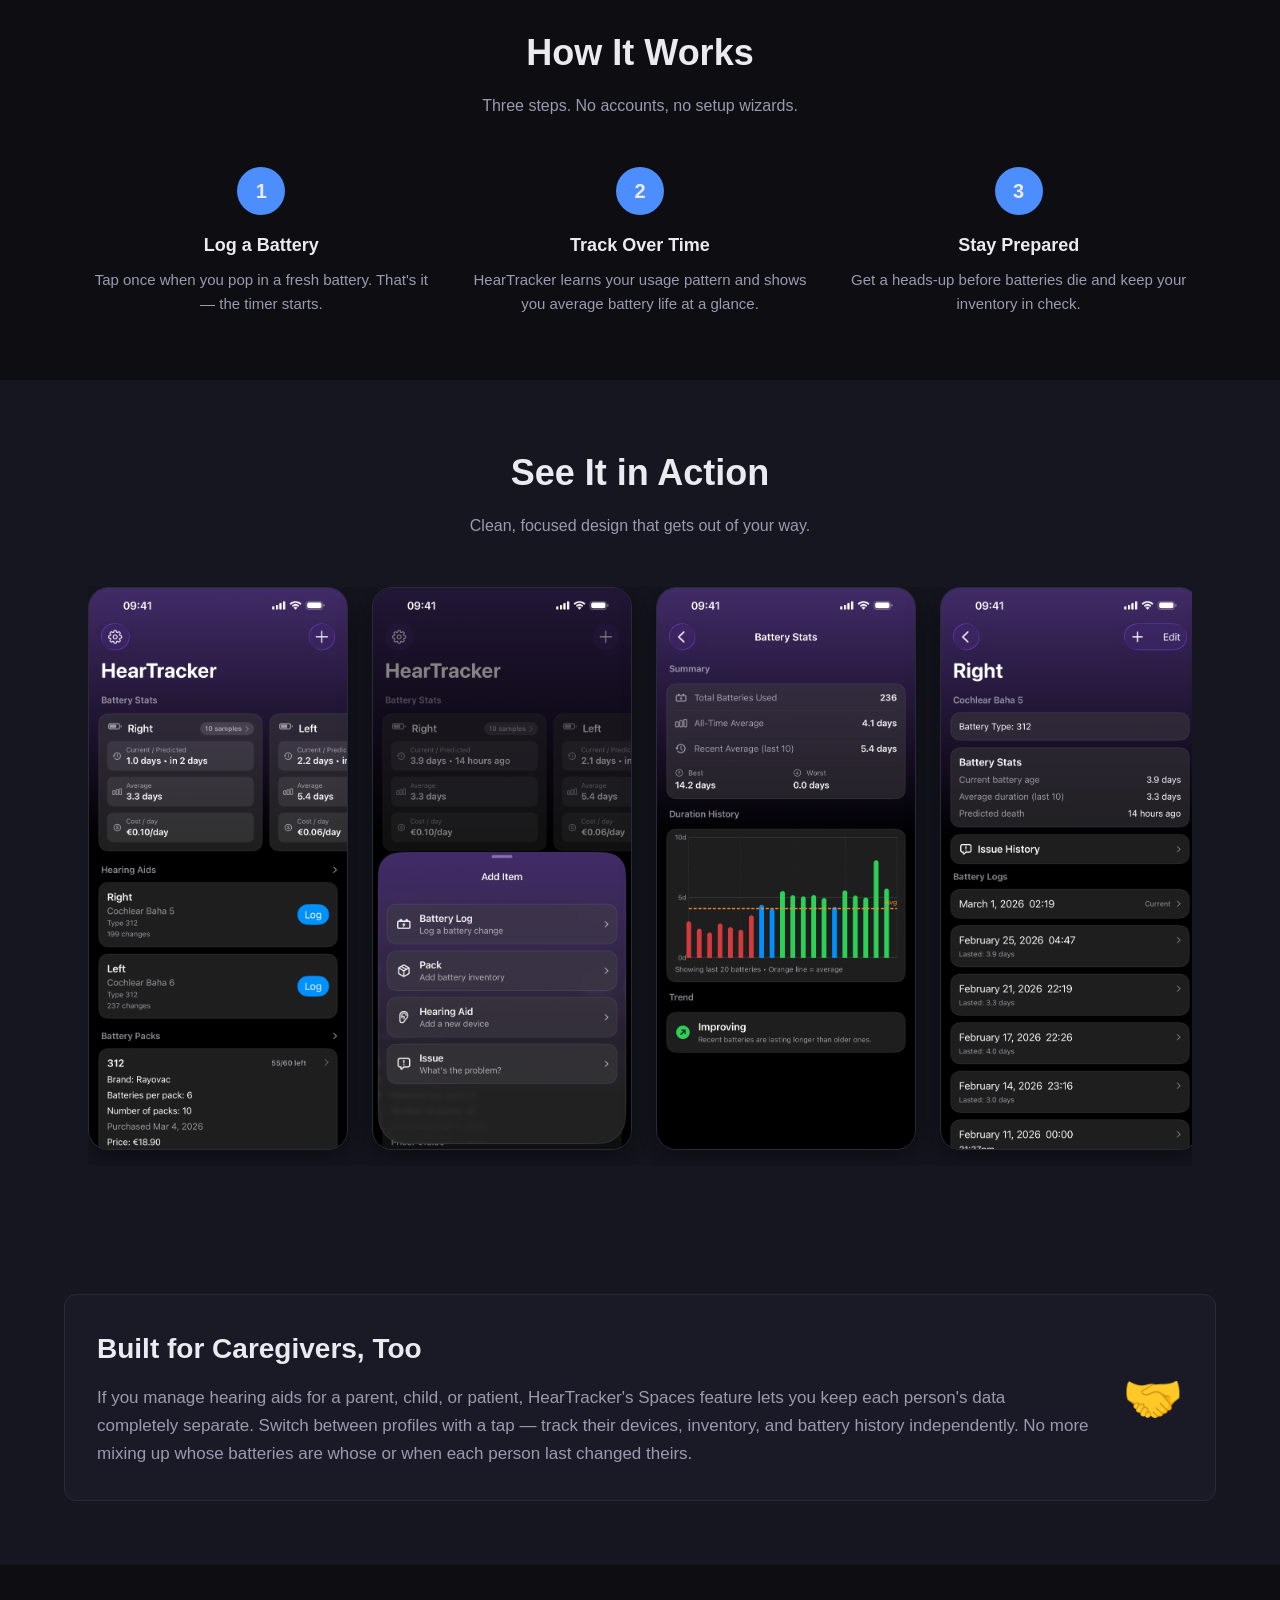
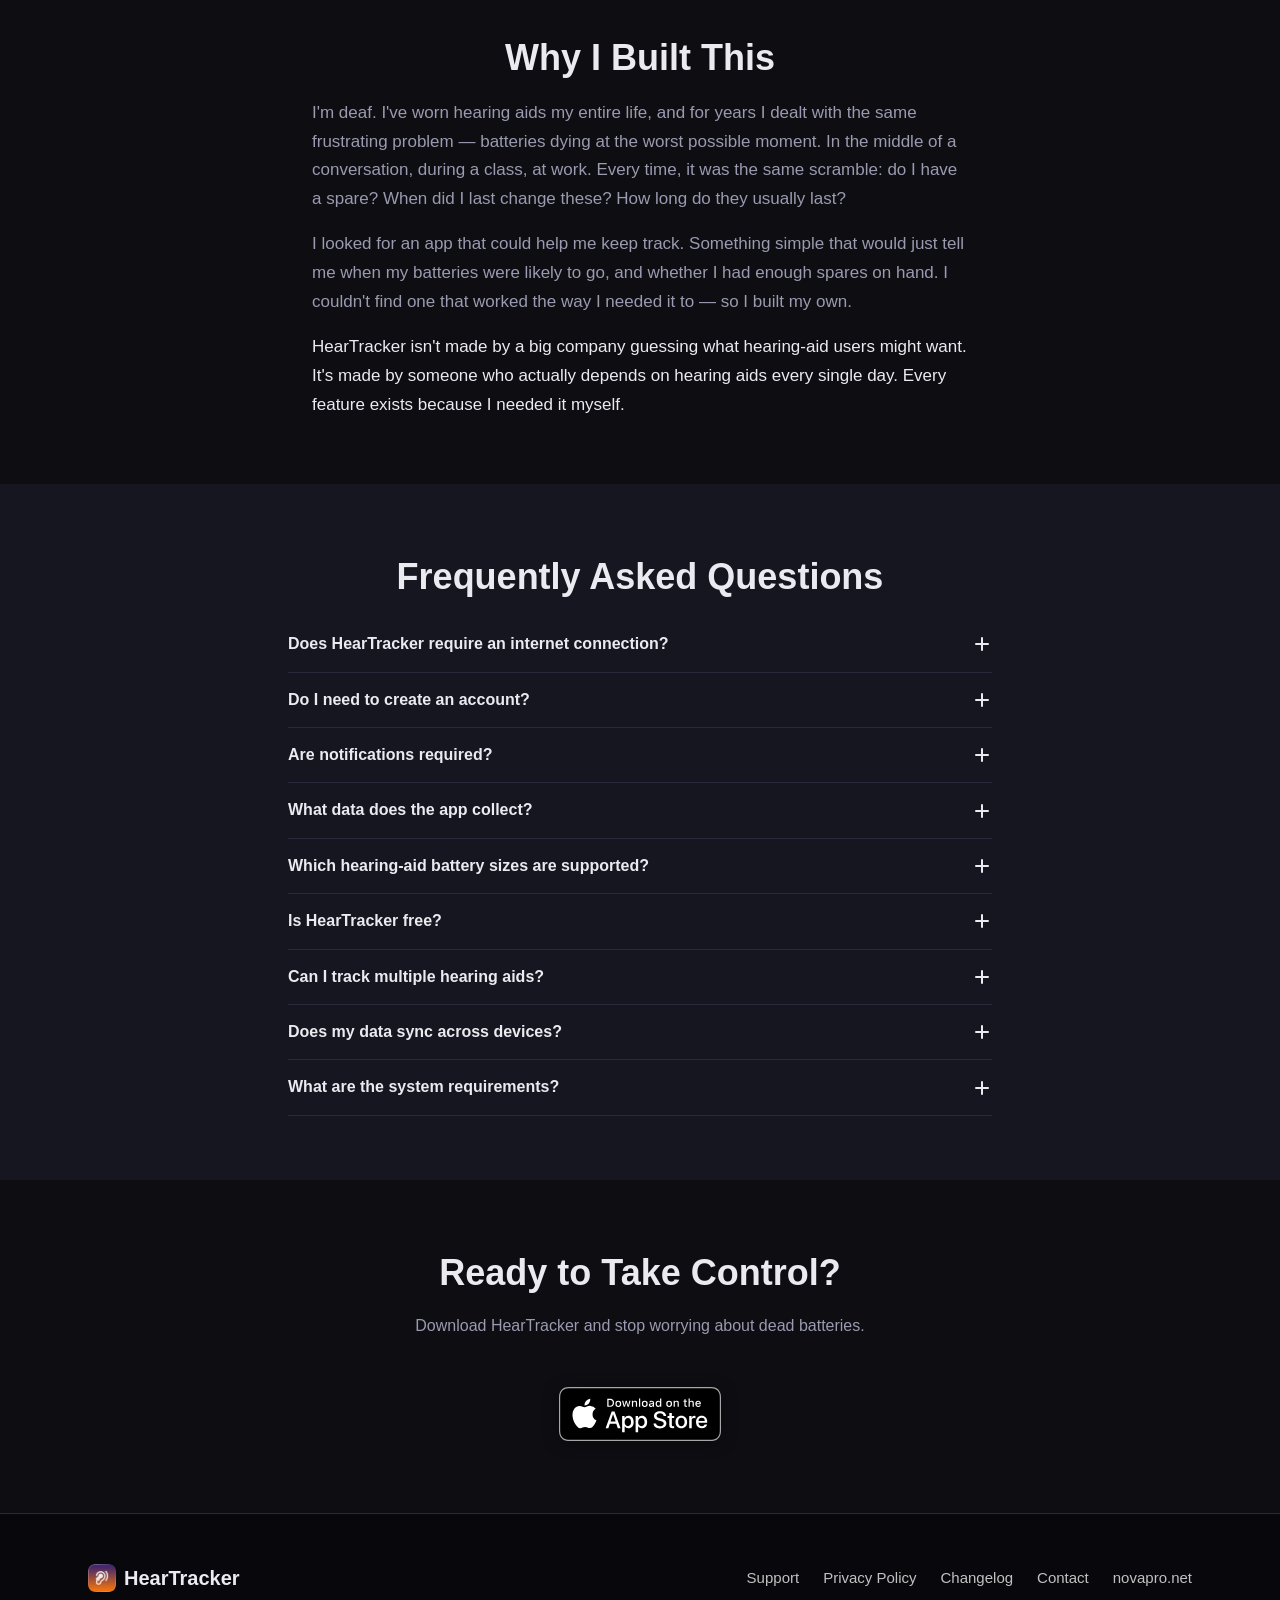
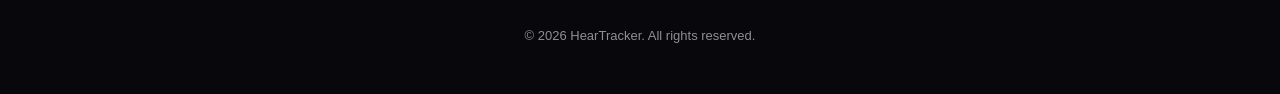
==== commit 1a0c6fb6: "Added app store link Updated feature list Changed feature list to material design Added ipad screens" ====
--- a/html/index.html
+++ b/html/index.html
@@ -17,21 +17,36 @@
     ============================================================
   -->
   <meta charset="UTF-8" />
-  <meta name="viewport" content="width=device-width, initial-scale=1.0" />
+  <meta name="viewport" content="width=device-width, initial-scale=1.0, viewport-fit=cover" />
   <title>HearTracker – Never Get Surprised by a Dead Hearing-Aid Battery</title>
-  <meta name="description" content="HearTracker helps hearing-aid users and caregivers track battery life, predict replacements, and stay prepared. Works offline, no account required." />
+  <meta name="description" content="HearTracker helps hearing-aid users and caregivers track battery life, predict replacements, and stay prepared. Works offline, no account required. Get smart battery management on the App Store." />
   <meta name="theme-color" content="#0d0d12" />
+  <meta name="author" content="Daniel Kravec" />
+  <meta name="keywords" content="hearing aid, battery tracking, battery life prediction, health app, iOS app, hearing aid management" />
+  <meta name="apple-mobile-web-app-capable" content="yes" />
+  <meta name="apple-mobile-web-app-status-bar-style" content="black-translucent" />
 
   <!-- Favicon -->
   <link rel="icon" type="image/png" href="assets/img/app-foreground.png" />
   <link rel="apple-touch-icon" href="assets/img/app-foreground.png" />
+  
+  <!-- Preload critical resources -->
+  <link rel="preload" as="style" href="assets/styles.css" />
+  <link rel="preload" as="image" href="assets/img/app-icon.png" />
+  <link rel="preload" as="script" href="assets/main.js" />
+  
+  <!-- Google Material Icons -->
+  <link rel="stylesheet" href="https://fonts.googleapis.com/icon?family=Material+Icons" />
 
   <!-- Open Graph -->
   <meta property="og:type" content="website" />
   <meta property="og:title" content="HearTracker – Smart Hearing-Aid Battery Tracking" />
-  <meta property="og:description" content="Log batteries, predict replacements, get local reminders. Works offline with no account required." />
+  <meta property="og:description" content="Track battery life, get predictions, manage inventory. Works offline with no account. Download on the App Store." />
   <meta property="og:image" content="https://hear.trackerr.ca/assets/img/app-icon.png" />
+  <meta property="og:image:width" content="1200" />
+  <meta property="og:image:height" content="630" />
   <meta property="og:url" content="https://hear.trackerr.ca/" />
+  <meta property="og:site_name" content="HearTracker" />
 
   <!-- Twitter Card -->
   <meta name="twitter:card" content="summary_large_image" />
@@ -48,9 +63,17 @@
     "description": "Track hearing-aid battery life, predict replacements, and manage inventory. Works offline, no account required.",
     "applicationCategory": "HealthApplication",
     "operatingSystem": "iOS",
+    "applicationSubCategory": "HealthApplication",
+    "aggregateRating": {
+      "@type": "AggregateRating",
+      "ratingValue": "4.8",
+      "ratingCount": "120",
+      "bestRating": "5",
+      "worstRating": "1"
+    },
     "offers": {
       "@type": "Offer",
-      "url": "#APP_STORE_LINK",
+      "url": "https://apps.apple.com/app/heartracker/id6759507667",
       "priceCurrency": "USD",
       "price": "0"
     },
@@ -88,7 +111,7 @@
         <h1 id="hero-heading" class="hero__headline">Never Get Surprised by a Dead Hearing-Aid Battery</h1>
         <p class="hero__sub">Track battery life, predict when replacements are due, and stay prepared — all on your device, no account required.</p>
         <div class="hero__ctas">
-          <a href="#APP_STORE_LINK" class="app-store-badge" aria-label="Download on the App Store">
+          <a href="https://apps.apple.com/app/heartracker/id6759507667" class="app-store-badge" aria-label="Download on the App Store" target="_blank">
             <img src="assets/img/Download_on_the_App_Store_Badge_US-UK_RGB_blk_092917.svg" alt="Download on the App Store" height="54" />
           </a>
           <a href="#how-it-works" class="btn btn--secondary">See How It Works</a>
@@ -105,58 +128,79 @@
         <div class="features__grid">
           <!-- Battery Logging -->
           <div class="card">
-            <div class="card__icon" aria-hidden="true">🔋</div>
+            <div class="card__icon" aria-hidden="true"><i class="material-icons">battery_charging_full</i></div>
             <h3 class="card__title">Battery Logging</h3>
             <p class="card__text">Record when you open a new battery and when it dies. Build a history you can trust.</p>
           </div>
 
           <!-- Prediction -->
           <div class="card">
-            <div class="card__icon" aria-hidden="true">📊</div>
+            <div class="card__icon" aria-hidden="true"><i class="material-icons">trending_up</i></div>
             <h3 class="card__title">Usage Prediction</h3>
             <p class="card__text">See average battery life and know roughly when your current battery will need replacing.</p>
           </div>
 
           <!-- iCloud Sync -->
           <div class="card">
-            <div class="card__icon" aria-hidden="true">☁️</div>
+            <div class="card__icon" aria-hidden="true"><i class="material-icons">cloud_sync</i></div>
             <h3 class="card__title">iCloud Sync</h3>
             <p class="card__text">Your data syncs automatically across all your Apple devices via iCloud. No extra servers, no third parties — just your own account.</p>
           </div>
 
           <!-- Multiple Hearing Aids -->
           <div class="card">
-            <div class="card__icon" aria-hidden="true">👂</div>
+            <div class="card__icon" aria-hidden="true"><i class="material-icons">hearing</i></div>
             <h3 class="card__title">Multiple Hearing Aids</h3>
             <p class="card__text">Track left, right, and backup devices independently. Each hearing aid gets its own log and battery history.</p>
           </div>
 
           <!-- Notifications -->
           <div class="card">
-            <div class="card__icon" aria-hidden="true">🔔</div>
+            <div class="card__icon" aria-hidden="true"><i class="material-icons">notifications_active</i></div>
             <h3 class="card__title">Local Notifications</h3>
             <p class="card__text">Optional reminders that stay on your device. No servers, no tracking — just helpful nudges.</p>
           </div>
 
           <!-- Inventory Packs -->
           <div class="card">
-            <div class="card__icon" aria-hidden="true">📦</div>
+            <div class="card__icon" aria-hidden="true"><i class="material-icons">inventory_2</i></div>
             <h3 class="card__title">Inventory Packs</h3>
             <p class="card__text">Track how many batteries you have in stock so you never run out unexpectedly.</p>
           </div>
 
           <!-- Issue Logging -->
           <div class="card">
-            <div class="card__icon" aria-hidden="true">📝</div>
+            <div class="card__icon" aria-hidden="true"><i class="material-icons">notes</i></div>
             <h3 class="card__title">Issue Logging</h3>
             <p class="card__text">Note problems when they happen — feedback, dead on arrival, or unusual drain — for your own records.</p>
           </div>
 
           <!-- Notes Import -->
           <div class="card">
-            <div class="card__icon" aria-hidden="true">📥</div>
+            <div class="card__icon" aria-hidden="true"><i class="material-icons">cloud_download</i></div>
             <h3 class="card__title">Notes Import</h3>
             <p class="card__text">Already tracking in Notes or a spreadsheet? Import your data to get started quickly.</p>
+          </div>
+
+          <!-- Cost Tracking -->
+          <div class="card">
+            <div class="card__icon" aria-hidden="true"><i class="material-icons">paid</i></div>
+            <h3 class="card__title">Cost Tracking</h3>
+            <p class="card__text">Track battery costs and see spending patterns. Multi-currency support and cost-per-day analysis help you budget smarter.</p>
+          </div>
+
+          <!-- Backup & Security -->
+          <div class="card">
+            <div class="card__icon" aria-hidden="true"><i class="material-icons">backup</i></div>
+            <h3 class="card__title">Backup & Export</h3>
+            <p class="card__text">Export all your data as a secure backup or transfer to a new device. Your data, your control — always accessible.</p>
+          </div>
+
+          <!-- Advanced Statistics -->
+          <div class="card">
+            <div class="card__icon" aria-hidden="true"><i class="material-icons">analytics</i></div>
+            <h3 class="card__title">Advanced Statistics</h3>
+            <p class="card__text">Dive deep into battery performance. Track best/worst durations, trends over time, and compare across your hearing aids.</p>
           </div>
         </div>
       </div>
@@ -242,7 +286,7 @@
 
     <!-- ==================== FAQ ==================== -->
     <!-- FAQ items are loaded from assets/faq.json -->
-    <section id="faq" class="section section--alt" aria-labelledby="faq-heading" hidden>
+    <section id="faq" class="section section--alt" aria-labelledby="faq-heading">
       <div class="container">
         <h2 id="faq-heading" class="section__heading">Frequently Asked Questions</h2>
 
@@ -266,7 +310,7 @@
       <div class="container">
         <h2 id="cta-heading" class="section__heading">Ready to Take Control?</h2>
         <p class="section__sub">Download HearTracker and stop worrying about dead batteries.</p>
-        <a href="#APP_STORE_LINK" class="app-store-badge" aria-label="Download on the App Store">
+        <a href="https://apps.apple.com/app/heartracker/id6759507667" class="app-store-badge" aria-label="Download on the App Store" target="_blank">
           <img src="assets/img/Download_on_the_App_Store_Badge_US-UK_RGB_blk_092917.svg" alt="Download on the App Store" height="54" />
         </a>
       </div>
--- a/html/assets/styles.css
+++ b/html/assets/styles.css
@@ -78,6 +78,7 @@
   color: var(--clr-text);
   background: var(--clr-bg);
   -webkit-font-smoothing: antialiased;
+  -webkit-tap-highlight-color: transparent;
 }
 
 img {
@@ -191,12 +192,14 @@
 /* ----- App Store Badge ----- */
 .app-store-badge {
   display: inline-block;
-  transition: opacity 0.2s, transform 0.15s;
+  transition: opacity 0.2s, transform 0.15s, filter 0.2s;
+  filter: drop-shadow(0 2px 8px rgba(0, 0, 0, 0.3));
 }
 .app-store-badge:hover {
-  opacity: 0.85;
-  transform: translateY(-1px);
+  opacity: 0.9;
+  transform: translateY(-2px);
   text-decoration: none;
+  filter: drop-shadow(0 4px 16px rgba(77, 142, 255, 0.25));
 }
 .app-store-badge img {
   display: block;
@@ -204,23 +207,47 @@
   width: auto;
 }
 
+/* ----- Cards ----- */
 /* ----- Cards ----- */
 .card {
   background: var(--clr-card);
   border: 1px solid var(--clr-border);
   border-radius: var(--radius-md);
   padding: var(--sp-5);
-  transition: box-shadow 0.2s, transform 0.2s;
+  transition: box-shadow 0.3s, transform 0.3s, border-color 0.3s, background 0.3s;
+}
+
+/* Alternating card colors */
+.card:nth-child(odd) {
+  background: var(--clr-card);
+  border-color: var(--clr-border);
+}
+
+.card:nth-child(even) {
+  background: rgba(77, 142, 255, 0.08);
+  border-color: rgba(77, 142, 255, 0.2);
 }
 
 .card:hover {
   box-shadow: var(--shadow-md);
-  transform: translateY(-2px);
+  transform: translateY(-4px);
+  border-color: rgba(77, 142, 255, 0.6);
+  background: rgba(77, 142, 255, 0.12);
 }
 
 .card__icon {
   font-size: 2rem;
   margin-bottom: var(--sp-3);
+  display: flex;
+  align-items: center;
+  justify-content: center;
+  width: 2.5rem;
+  height: 2.5rem;
+  color: var(--clr-primary);
+}
+
+.card__icon i {
+  font-size: 2.5rem;
 }
 
 .card__title {
@@ -395,6 +422,13 @@
   border: 1px solid var(--clr-border);
   border-radius: var(--radius-md);
   padding: var(--sp-5);
+  transition: box-shadow 0.3s, transform 0.3s, border-color 0.3s;
+}
+
+.testimonial:hover {
+  box-shadow: var(--shadow-md);
+  transform: translateY(-3px);
+  border-color: var(--clr-primary);
 }
 
 .testimonial__stars {
@@ -709,3 +743,40 @@
 ::-webkit-scrollbar-thumb:hover {
   background: var(--clr-text-muted);
 }
+
+/* ----- Animations ----- */
+@keyframes fadeInUp {
+  from {
+    opacity: 0;
+    transform: translateY(20px);
+  }
+  to {
+    opacity: 1;
+    transform: translateY(0);
+  }
+}
+
+@keyframes fadeIn {
+  from {
+    opacity: 0;
+  }
+  to {
+    opacity: 1;
+  }
+}
+
+.card {
+  animation: fadeInUp 0.5s ease-out;
+}
+
+.testimonial {
+  animation: fadeInUp 0.5s ease-out;
+}
+
+.step {
+  animation: fadeInUp 0.5s ease-out;
+}
+
+.hero {
+  animation: fadeIn 0.6s ease-out;
+}
--- a/html/assets/styles.css
+++ b/html/assets/styles.css
@@ -78,6 +78,7 @@
   color: var(--clr-text);
   background: var(--clr-bg);
   -webkit-font-smoothing: antialiased;
+  -webkit-tap-highlight-color: transparent;
 }
 
 img {
@@ -191,12 +192,14 @@
 /* ----- App Store Badge ----- */
 .app-store-badge {
   display: inline-block;
-  transition: opacity 0.2s, transform 0.15s;
+  transition: opacity 0.2s, transform 0.15s, filter 0.2s;
+  filter: drop-shadow(0 2px 8px rgba(0, 0, 0, 0.3));
 }
 .app-store-badge:hover {
-  opacity: 0.85;
-  transform: translateY(-1px);
+  opacity: 0.9;
+  transform: translateY(-2px);
   text-decoration: none;
+  filter: drop-shadow(0 4px 16px rgba(77, 142, 255, 0.25));
 }
 .app-store-badge img {
   display: block;
@@ -204,23 +207,47 @@
   width: auto;
 }
 
+/* ----- Cards ----- */
 /* ----- Cards ----- */
 .card {
   background: var(--clr-card);
   border: 1px solid var(--clr-border);
   border-radius: var(--radius-md);
   padding: var(--sp-5);
-  transition: box-shadow 0.2s, transform 0.2s;
+  transition: box-shadow 0.3s, transform 0.3s, border-color 0.3s, background 0.3s;
+}
+
+/* Alternating card colors */
+.card:nth-child(odd) {
+  background: var(--clr-card);
+  border-color: var(--clr-border);
+}
+
+.card:nth-child(even) {
+  background: rgba(77, 142, 255, 0.08);
+  border-color: rgba(77, 142, 255, 0.2);
 }
 
 .card:hover {
   box-shadow: var(--shadow-md);
-  transform: translateY(-2px);
+  transform: translateY(-4px);
+  border-color: rgba(77, 142, 255, 0.6);
+  background: rgba(77, 142, 255, 0.12);
 }
 
 .card__icon {
   font-size: 2rem;
   margin-bottom: var(--sp-3);
+  display: flex;
+  align-items: center;
+  justify-content: center;
+  width: 2.5rem;
+  height: 2.5rem;
+  color: var(--clr-primary);
+}
+
+.card__icon i {
+  font-size: 2.5rem;
 }
 
 .card__title {
@@ -395,6 +422,13 @@
   border: 1px solid var(--clr-border);
   border-radius: var(--radius-md);
   padding: var(--sp-5);
+  transition: box-shadow 0.3s, transform 0.3s, border-color 0.3s;
+}
+
+.testimonial:hover {
+  box-shadow: var(--shadow-md);
+  transform: translateY(-3px);
+  border-color: var(--clr-primary);
 }
 
 .testimonial__stars {
@@ -709,3 +743,40 @@
 ::-webkit-scrollbar-thumb:hover {
   background: var(--clr-text-muted);
 }
+
+/* ----- Animations ----- */
+@keyframes fadeInUp {
+  from {
+    opacity: 0;
+    transform: translateY(20px);
+  }
+  to {
+    opacity: 1;
+    transform: translateY(0);
+  }
+}
+
+@keyframes fadeIn {
+  from {
+    opacity: 0;
+  }
+  to {
+    opacity: 1;
+  }
+}
+
+.card {
+  animation: fadeInUp 0.5s ease-out;
+}
+
+.testimonial {
+  animation: fadeInUp 0.5s ease-out;
+}
+
+.step {
+  animation: fadeInUp 0.5s ease-out;
+}
+
+.hero {
+  animation: fadeIn 0.6s ease-out;
+}
